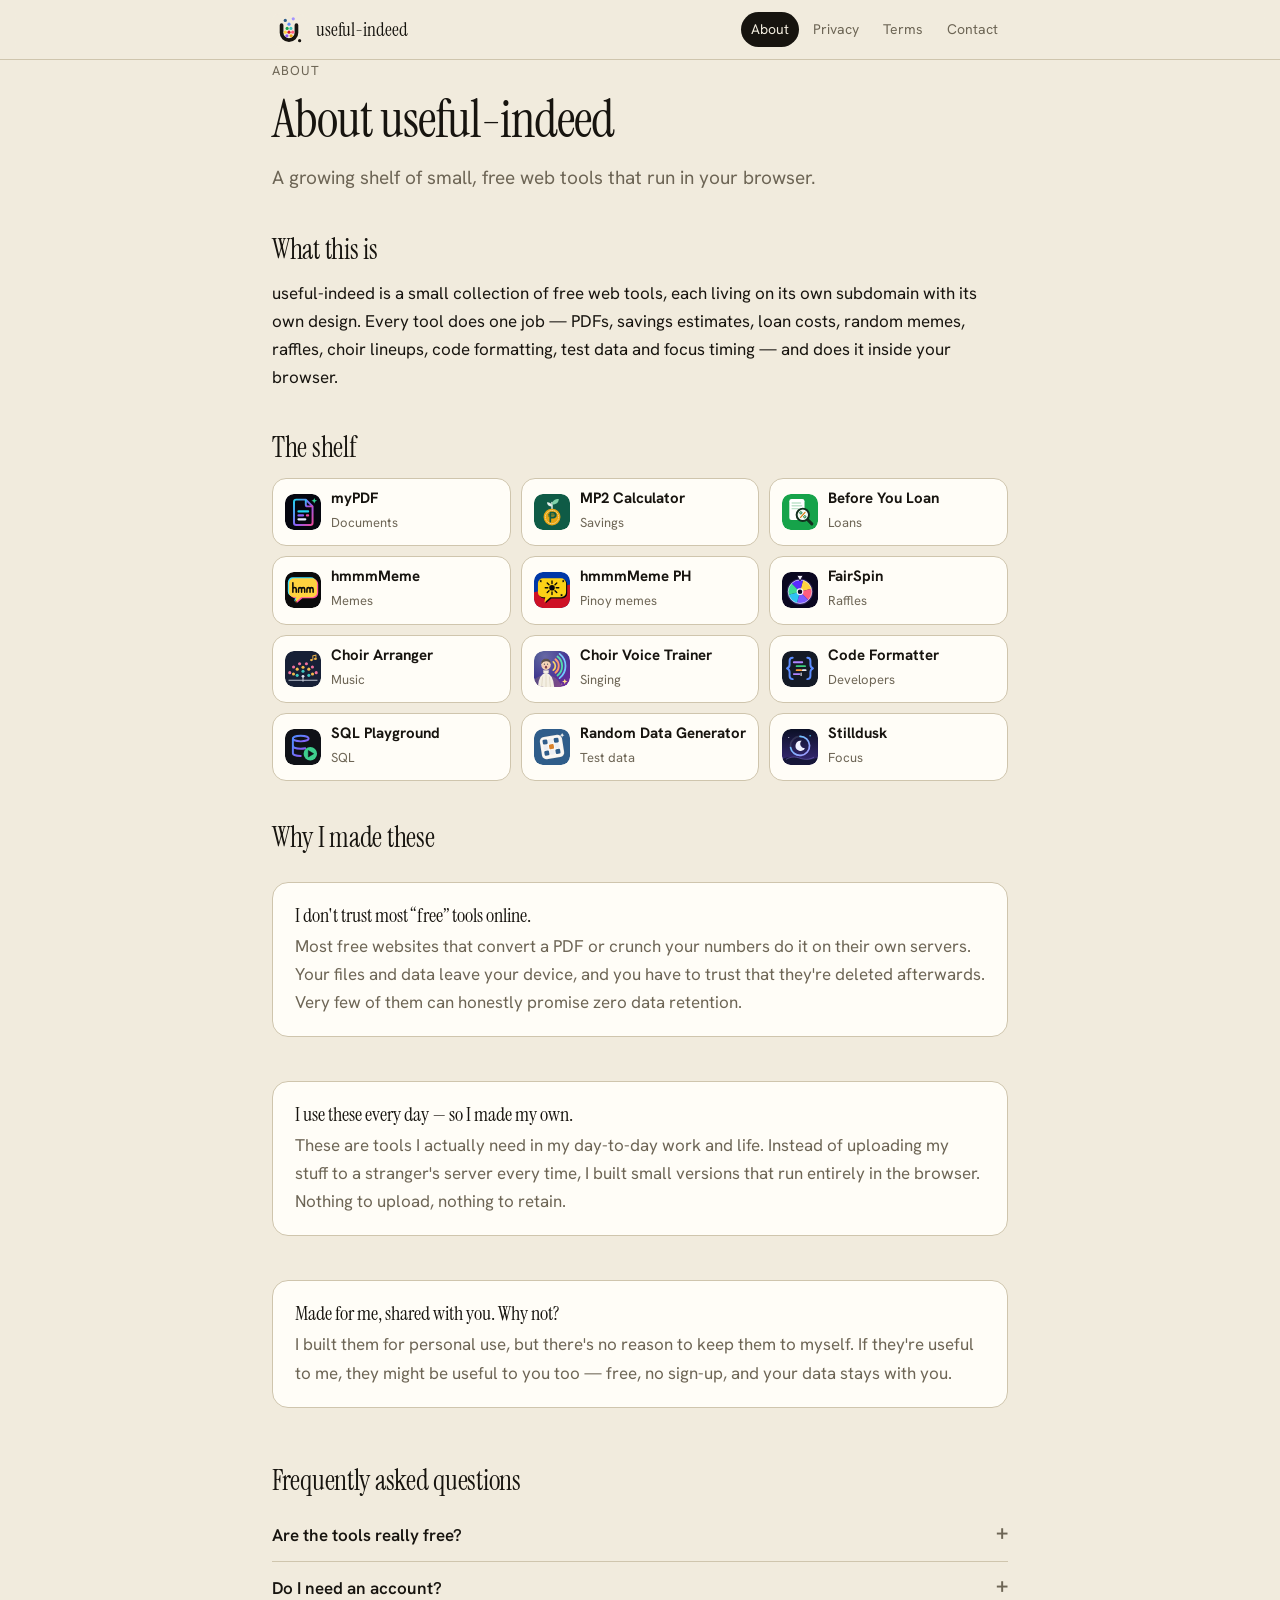
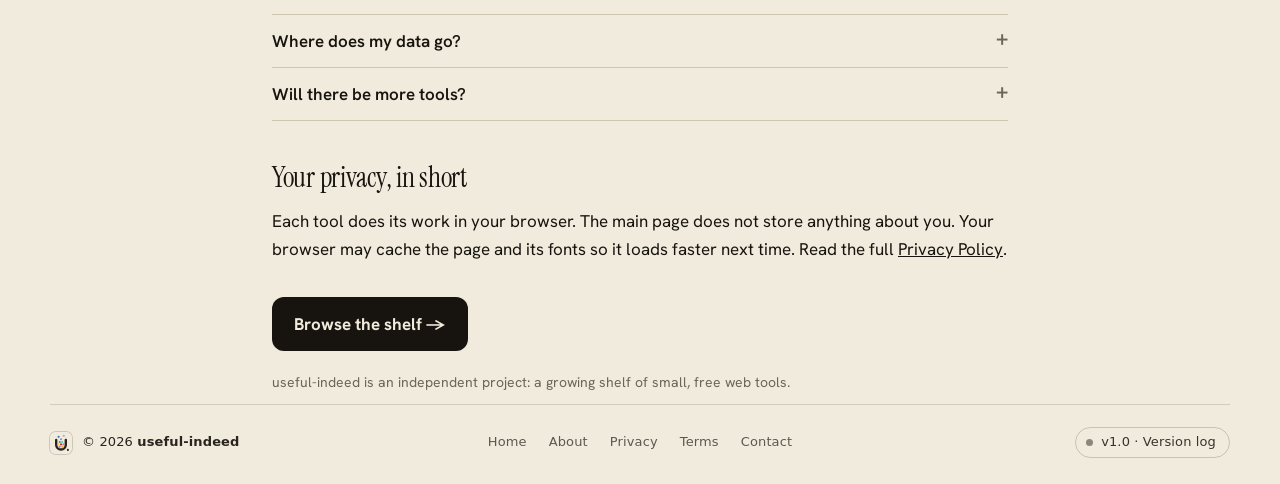
==== about.html @ dd8497d5 "Update useful-indeed.com" ====
<!DOCTYPE html>
<html lang="en">
<head>
<meta charset="UTF-8">
<meta name="viewport" content="width=device-width, initial-scale=1.0">
<title>About useful-indeed</title>
<meta name="description" content="A growing shelf of small, free web tools that run in your browser. Learn how it works, how to use it and why it was made.">
<link rel="canonical" href="https://useful-indeed.com/about.html">
<meta property="og:title" content="About useful-indeed">
<meta property="og:description" content="A growing shelf of small, free web tools that run in your browser. Learn how it works, how to use it and why it was made.">
<meta property="og:url" content="https://useful-indeed.com/about.html">
<meta property="og:type" content="website">
<link rel="icon" type="image/svg+xml" href="logos/useful-indeed.svg">
<link rel="apple-touch-icon" href="logos/useful-indeed.svg">
<link rel="preconnect" href="https://fonts.googleapis.com"><link rel="preconnect" href="https://fonts.gstatic.com" crossorigin><link href="https://fonts.googleapis.com/css2?family=Instrument+Serif:ital@0;1&family=Hanken+Grotesk:wght@400;600;700&display=swap" rel="stylesheet">
<link rel="stylesheet" href="useful-indeed/footer.css">
<script src="version-log.js"></script>
<style>
:root{--bg:#f1ebdd;--fg:#17140f;--muted:#6d6555;--acc:#17140f;--accfg:#f1ebdd;--card:#fffdf7;--line:#cfc5ad;--font:'Hanken Grotesk',system-ui,sans-serif;--head:'Instrument Serif',Georgia,serif}
*{box-sizing:border-box;margin:0;padding:0}
html{-webkit-text-size-adjust:100%}
body{background:var(--bg);color:var(--fg);font-family:var(--font);font-size:17px;line-height:1.65;overflow-x:clip}
a{color:inherit}
.wrap{max-width:780px;margin:0 auto;padding:0 22px}
.top{border-bottom:1px solid var(--line);position:sticky;top:0;background:color-mix(in srgb,var(--bg) 90%,transparent);backdrop-filter:blur(10px);-webkit-backdrop-filter:blur(10px);z-index:5}
.top .wrap{display:flex;align-items:center;justify-content:space-between;gap:14px;padding-top:12px;padding-bottom:12px;flex-wrap:wrap}
.brand{display:flex;align-items:center;gap:10px;text-decoration:none;font-family:var(--head);font-weight:400;font-size:19px;white-space:nowrap}
.brand img{width:34px;height:34px;border-radius:9px}
nav.links{display:flex;gap:4px;flex-wrap:wrap;font-size:14px}
nav.links a{text-decoration:none;padding:6px 10px;border-radius:99px;color:var(--muted)}
nav.links a:hover{color:var(--fg);background:var(--card)}
nav.links a[aria-current]{color:var(--accfg);background:var(--acc)}
main{padding:46px 0 30px}
.eyebrow{font-size:13px;letter-spacing:.08em;text-transform:uppercase;color:var(--muted);margin-bottom:10px}
h1{font-family:var(--head);font-weight:400;font-size:clamp(34px,7vw,52px);line-height:1.08;letter-spacing:-.02em}
.lead{font-size:19px;color:var(--muted);margin-top:14px;max-width:640px}
h2{font-family:var(--head);font-weight:400;font-size:clamp(22px,4.5vw,28px);line-height:1.2;margin:40px 0 12px;letter-spacing:-.01em}
h3{font-size:17px;margin:20px 0 6px}
p{margin:10px 0}
ul,ol{margin:10px 0 10px 22px}
li{margin:6px 0}
.card{background:var(--card);border:1px solid var(--line);border-radius:16px;padding:20px 22px;margin:16px 0}
.why{display:grid;gap:12px}
.why .card b{display:block;font-family:var(--head);font-weight:400;font-size:20px;line-height:1.25;margin-bottom:4px}
.why .card p{margin:0;color:var(--muted)}
details{border-bottom:1px solid var(--line);padding:12px 0}
details summary{cursor:pointer;font-weight:600;list-style:none;display:flex;justify-content:space-between;gap:12px}
details summary::-webkit-details-marker{display:none}
details summary::after{content:"+";color:var(--muted);font-size:22px;line-height:1;transition:transform .2s}
details[open] summary::after{transform:rotate(45deg)}
details p{color:var(--muted)}
.btn{display:inline-block;background:var(--acc);color:var(--accfg);text-decoration:none;font-weight:700;padding:13px 22px;border-radius:12px;margin-top:8px}
.btn:hover{filter:brightness(1.08)}
.muted{color:var(--muted)}
.cf label{display:block;font-size:14px;font-weight:600;margin:0 0 14px}
.cf input,.cf select,.cf textarea{display:block;width:100%;margin-top:6px;font:inherit;font-weight:400;font-size:16px;color:var(--fg);background:var(--bg);border:1px solid var(--line);border-radius:10px;padding:11px 12px}
.cf input:focus,.cf select:focus,.cf textarea:focus{outline:2px solid var(--acc);outline-offset:1px;border-color:transparent}
.cf textarea{resize:vertical;min-height:130px}
.cf-row{display:grid;grid-template-columns:1fr 1fr;gap:0 14px}
.cf-foot{display:flex;align-items:center;gap:14px;flex-wrap:wrap}
.cf .btn{border:0;cursor:pointer;font:inherit;font-weight:700;margin-top:0}
.cf .btn:disabled{opacity:.6;cursor:wait}
.cf-status{font-size:14px}.cf-status.ok{color:var(--acc);font-weight:600}.cf-status.err{color:#e5484d;font-weight:600}
@media (max-width:560px){.cf-row{grid-template-columns:1fr}}
.small{font-size:14px}
table{width:100%;border-collapse:collapse;font-size:15px;margin:10px 0}
td,th{text-align:left;padding:10px 8px;border-bottom:1px solid var(--line);vertical-align:top}
th{font-size:13px;color:var(--muted);text-transform:uppercase;letter-spacing:.05em}
.tools{display:grid;grid-template-columns:repeat(auto-fill,minmax(220px,1fr));gap:10px;margin:14px 0}
.tools a{display:flex;gap:10px;align-items:center;text-decoration:none;background:var(--card);border:1px solid var(--line);border-radius:14px;padding:10px 12px}
.tools img{width:36px;height:36px;border-radius:9px;flex:none}
.tools b{display:block;font-size:15px;line-height:1.2}
.tools span{font-size:13px;color:var(--muted)}
@media (max-width:560px){body{font-size:16px} main{padding-top:32px} nav.links{width:100%} nav.links a{padding:6px 9px}}
</style>
</head>
<body>
<header class="top"><div class="wrap">
  <a class="brand" href="./"><img src="logos/useful-indeed.svg" alt="">useful-indeed</a>
  <nav class="links" aria-label="Site"><a href="about.html" aria-current="page">About</a><a href="privacy.html">Privacy</a><a href="terms.html">Terms</a><a href="contact.html">Contact</a></nav>
</div></header>
<main class="wrap">
<div class="eyebrow">About</div><h1>About useful-indeed</h1><p class="lead">A growing shelf of small, free web tools that run in your browser.</p><h2>What this is</h2><p>useful-indeed is a small collection of free web tools, each living on its own subdomain with its own design. Every tool does one job — PDFs, savings estimates, loan costs, random memes, raffles, choir lineups, code formatting, test data and focus timing — and does it inside your browser.</p><h2>The shelf</h2><div class="tools"><a href="https://mypdf.useful-indeed.com"><img src="logos/mypdf.svg" alt=""><div><b>myPDF</b><span>Documents</span></div></a><a href="https://mp2calculator.useful-indeed.com"><img src="logos/mp2calculator.svg" alt=""><div><b>MP2 Calculator</b><span>Savings</span></div></a><a href="https://beforeyouloan.useful-indeed.com"><img src="logos/beforeyouloan.svg" alt=""><div><b>Before You Loan</b><span>Loans</span></div></a><a href="https://hmmmeme.useful-indeed.com"><img src="logos/hmmmeme.svg" alt=""><div><b>hmmmMeme</b><span>Memes</span></div></a><a href="https://hmmmeme-ph.useful-indeed.com"><img src="logos/hmmmeme-ph.svg" alt=""><div><b>hmmmMeme PH</b><span>Pinoy memes</span></div></a><a href="https://fairspin.useful-indeed.com"><img src="logos/fairspin.svg" alt=""><div><b>FairSpin</b><span>Raffles</span></div></a><a href="https://choirarranger.useful-indeed.com"><img src="logos/choirarranger.svg" alt=""><div><b>Choir Arranger</b><span>Music</span></div></a><a href="https://choirtrainer.useful-indeed.com"><img src="logos/choirtrainer.svg" alt=""><div><b>Choir Voice Trainer</b><span>Singing</span></div></a><a href="https://codeformatter.useful-indeed.com"><img src="logos/codeformatter.svg" alt=""><div><b>Code Formatter</b><span>Developers</span></div></a><a href="https://sqlplayground.useful-indeed.com"><img src="logos/sqlplayground.svg" alt=""><div><b>SQL Playground</b><span>SQL</span></div></a><a href="https://randomdata.useful-indeed.com"><img src="logos/randomdata.svg" alt=""><div><b>Random Data Generator</b><span>Test data</span></div></a><a href="https://stilldusk.useful-indeed.com"><img src="logos/stilldusk.svg" alt=""><div><b>Stilldusk</b><span>Focus</span></div></a></div><h2>Why I made these</h2><div class="why"><div class="card"><b>I don&#x27;t trust most “free” tools online.</b><p>Most free websites that convert a PDF or crunch your numbers do it on their own servers. Your files and data leave your device, and you have to trust that they&#x27;re deleted afterwards. Very few of them can honestly promise zero data retention.</p></div><div class="card"><b>I use these every day — so I made my own.</b><p>These are tools I actually need in my day-to-day work and life. Instead of uploading my stuff to a stranger&#x27;s server every time, I built small versions that run entirely in the browser. Nothing to upload, nothing to retain.</p></div><div class="card"><b>Made for me, shared with you. Why not?</b><p>I built them for personal use, but there&#x27;s no reason to keep them to myself. If they&#x27;re useful to me, they might be useful to you too — free, no sign-up, and your data stays with you.</p></div></div><h2>Frequently asked questions</h2><details><summary>Are the tools really free?</summary><p>Yes. There are no paywalls, trials or premium plans. The site may show ads to help cover costs, but every tool stays free to use.</p></details><details><summary>Do I need an account?</summary><p>No. None of the tools ask you to sign up or log in.</p></details><details><summary>Where does my data go?</summary><p>In almost every case, nowhere. The tools do their work with JavaScript inside your browser tab. Files you open are read on your device and are not uploaded. Each tool&#x27;s privacy page lists the few exceptions, such as loading memes from a public meme service.</p></details><details><summary>Will there be more tools?</summary><p>Yes. The shelf grows whenever a small problem deserves a small tool.</p></details><h2>Your privacy, in short</h2><p>Each tool does its work in your browser. The main page does not store anything about you. Your browser may cache the page and its fonts so it loads faster next time. Read the full <a href="privacy.html">Privacy Policy</a>.</p><p style="margin-top:26px"><a class="btn" href="./">Browse the shelf →</a></p><p class="muted small" style="margin-top:20px">useful-indeed is an independent project: a growing shelf of small, free web tools.</p>
</main>
<footer class="ui-foot">
  <div class="ui-foot-in">
    <a class="ui-foot-brand" href="https://useful-indeed.com" title="More small, free tools on useful-indeed"><img src="useful-indeed/logo.svg" alt="useful-indeed logo" width="22" height="22"><span>© <span data-ui-year>2026</span> <b>useful-indeed</b></span></a>
    <nav class="ui-foot-nav" aria-label="Site"><a href="./">Home</a><a href="about.html">About</a><a href="privacy.html">Privacy</a><a href="terms.html">Terms</a><a href="contact.html">Contact</a></nav>
    <button type="button" class="ui-foot-ver" data-ui-ver>v1.0 · Version log</button>
  </div>
</footer>
<script src="useful-indeed/badge.js" defer></script>
</body>
</html>
---- useful-indeed/footer.css ----
/* useful-indeed — shared footer (same on every tool). Master copy: /shared/useful-indeed/footer.css */
.ui-foot{display:block;width:100%;box-sizing:border-box;margin:0;padding:0 24px;clear:both;position:relative;z-index:2;
  color:inherit;background:transparent;text-align:left;
  font:500 13px/1.45 system-ui,-apple-system,"Segoe UI",Roboto,"Helvetica Neue",Arial,sans-serif;letter-spacing:.01em;text-transform:none}
.ui-foot *{box-sizing:border-box}
.ui-foot-in{max-width:1180px;margin:0 auto;padding:22px 0 26px;display:grid;grid-template-columns:1fr auto 1fr;align-items:center;gap:14px 28px;
  border-top:1px solid color-mix(in srgb,currentColor 14%,transparent)}
.ui-foot a,.ui-foot button{color:inherit;font:inherit;letter-spacing:inherit;text-decoration:none;background:none;margin:0;box-shadow:none}
.ui-foot-brand{display:inline-flex;align-items:center;gap:10px;justify-self:start;opacity:.92;white-space:nowrap}
.ui-foot-brand img{width:22px;height:22px;border-radius:6px;display:block;flex:none;box-shadow:0 0 0 1px color-mix(in srgb,currentColor 18%,transparent);transition:transform .35s cubic-bezier(.3,1.6,.5,1)}
.ui-foot-brand:hover img{transform:rotate(-10deg) scale(1.1)}
.ui-foot-brand b{font-weight:600}
.ui-foot-nav{display:flex!important;position:static!important;background:none!important;padding:0!important;margin:0!important;border:0!important;flex-wrap:wrap;justify-content:center;gap:4px 22px}
.ui-foot-nav a{opacity:.68;transition:opacity .2s;padding:0!important;margin:0!important;border:0!important;background:none!important;border-radius:0!important;width:auto!important;height:auto!important;display:inline!important;font-size:13px!important;font-weight:500!important}
.ui-foot-nav a:hover{opacity:1;text-decoration:underline;text-underline-offset:3px}
.ui-foot-ver{justify-self:end;display:inline-flex;align-items:center;gap:8px;cursor:pointer;white-space:nowrap;
  border:1px solid color-mix(in srgb,currentColor 22%,transparent)!important;border-radius:999px;padding:5px 13px 5px 10px;opacity:.85;transition:opacity .2s,border-color .2s}
.ui-foot-ver::before{content:"";width:7px;height:7px;border-radius:50%;background:currentColor;opacity:.55}
.ui-foot-ver:hover{opacity:1;border-color:currentColor!important}
.ui-foot-ver:focus-visible,.ui-foot a:focus-visible{outline:2px solid currentColor;outline-offset:3px;border-radius:6px}
@media (max-width:720px){
  .ui-foot{padding:0 18px}
  .ui-foot-in{grid-template-columns:1fr;justify-items:center;text-align:center;gap:14px;padding:20px 0 24px}
  .ui-foot-brand,.ui-foot-ver{justify-self:center}
}

/* Floating variant — for full-screen tools (e.g. Stilldusk): the footer opens from a small button, bottom-right */
.ui-foot.ui-foot--float{position:fixed!important;right:16px;bottom:66px;width:auto;max-width:calc(100vw - 32px);padding:0;z-index:60;
  opacity:0;visibility:hidden;transform:translateY(8px) scale(.98);transform-origin:bottom right;transition:opacity .2s,transform .2s,visibility .2s}
.ui-foot.ui-foot--float.ui-open{opacity:1;visibility:visible;transform:none}
.ui-foot--float .ui-foot-in{display:flex;flex-direction:column;align-items:flex-start;gap:14px;padding:18px 20px;border-radius:16px;
  border:1px solid color-mix(in srgb,currentColor 18%,transparent);background:var(--ui-panel,rgba(20,20,28,.88));
  backdrop-filter:blur(14px);-webkit-backdrop-filter:blur(14px);box-shadow:0 20px 50px rgba(0,0,0,.35);text-align:left}
.ui-foot--float .ui-foot-nav{justify-content:flex-start;gap:6px 18px}
.ui-foot-toggle{position:fixed;right:16px;bottom:16px;z-index:61;width:40px;height:40px;padding:7px;border-radius:12px;cursor:pointer;color:inherit;
  border:1px solid color-mix(in srgb,currentColor 22%,transparent);background:var(--ui-panel,rgba(20,20,28,.6));
  backdrop-filter:blur(10px);-webkit-backdrop-filter:blur(10px);opacity:.75;transition:opacity .2s,transform .2s}
.ui-foot-toggle:hover,.ui-foot-toggle[aria-expanded="true"]{opacity:1;transform:translateY(-1px)}
.ui-foot-toggle img{width:100%;height:100%;display:block;border-radius:6px}
@media (max-width:720px){.ui-foot.ui-foot--float{right:12px;bottom:62px}.ui-foot-toggle{right:12px;bottom:12px}}
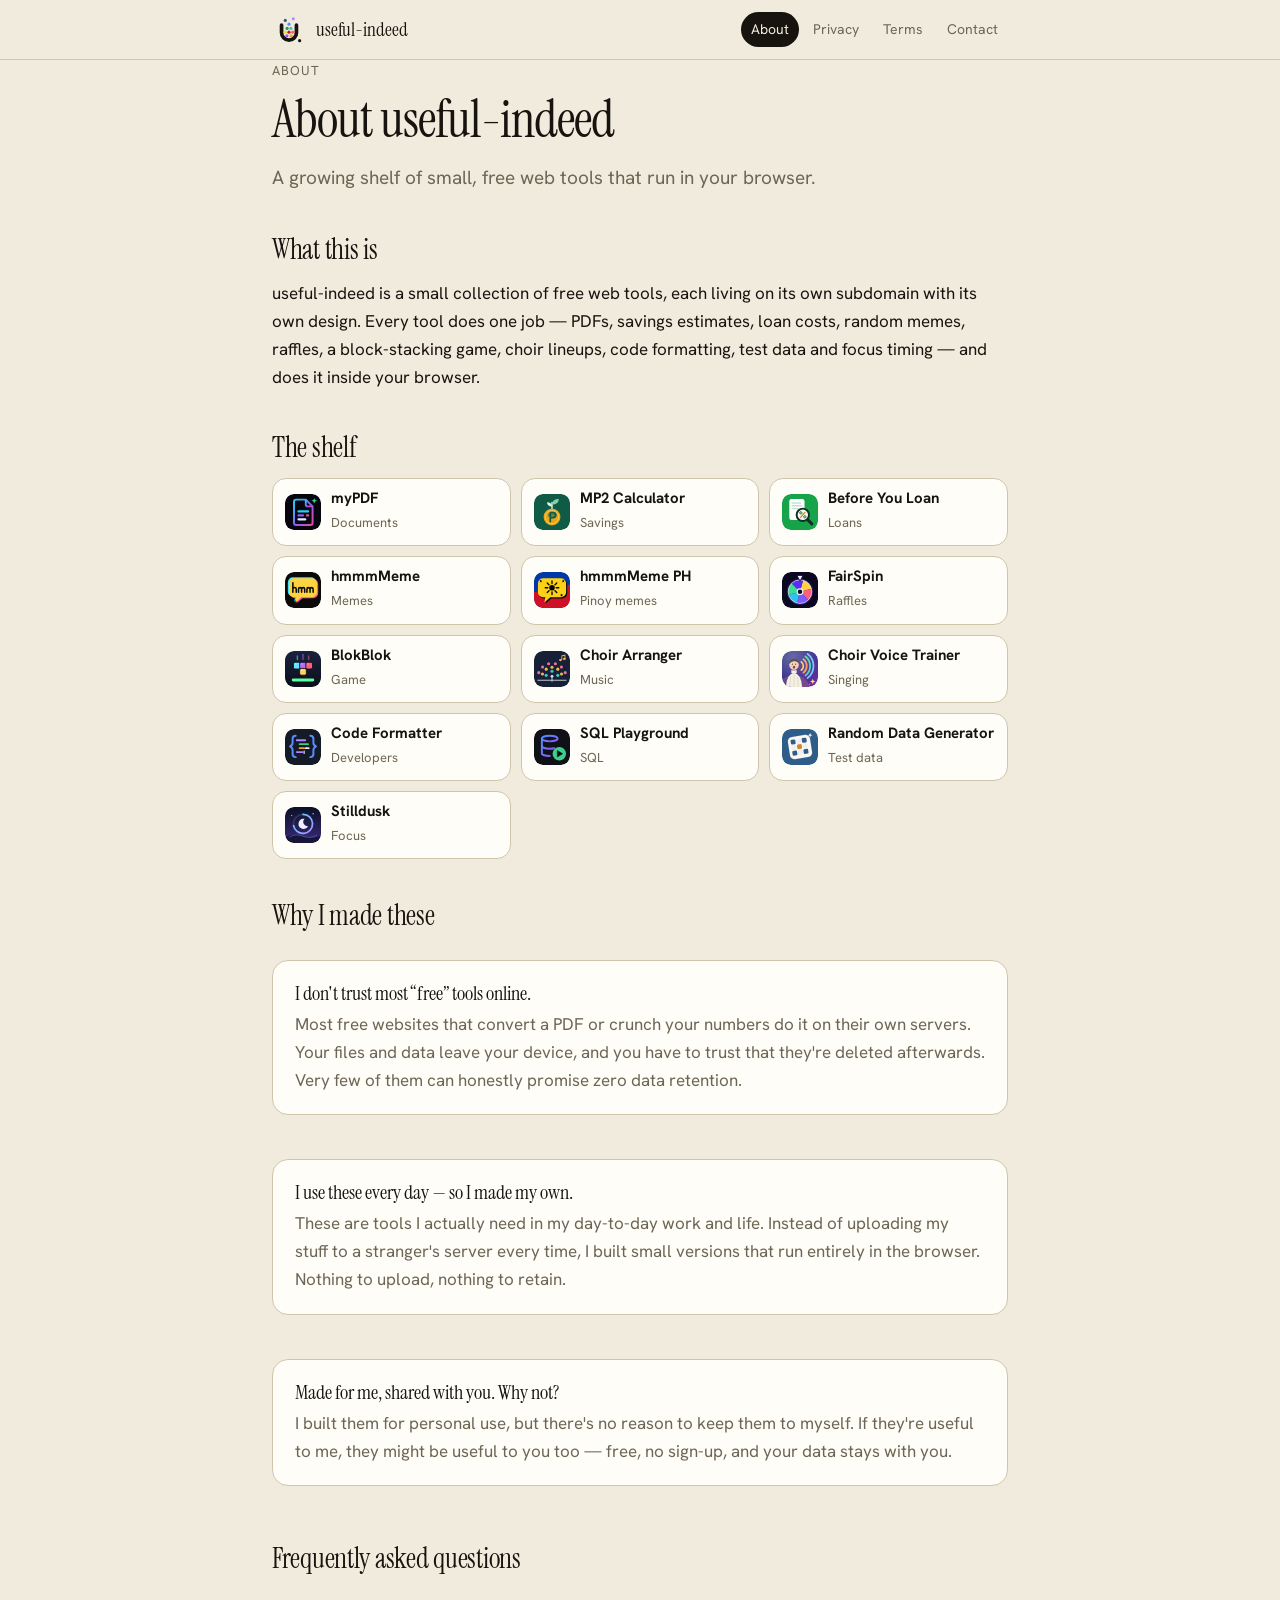
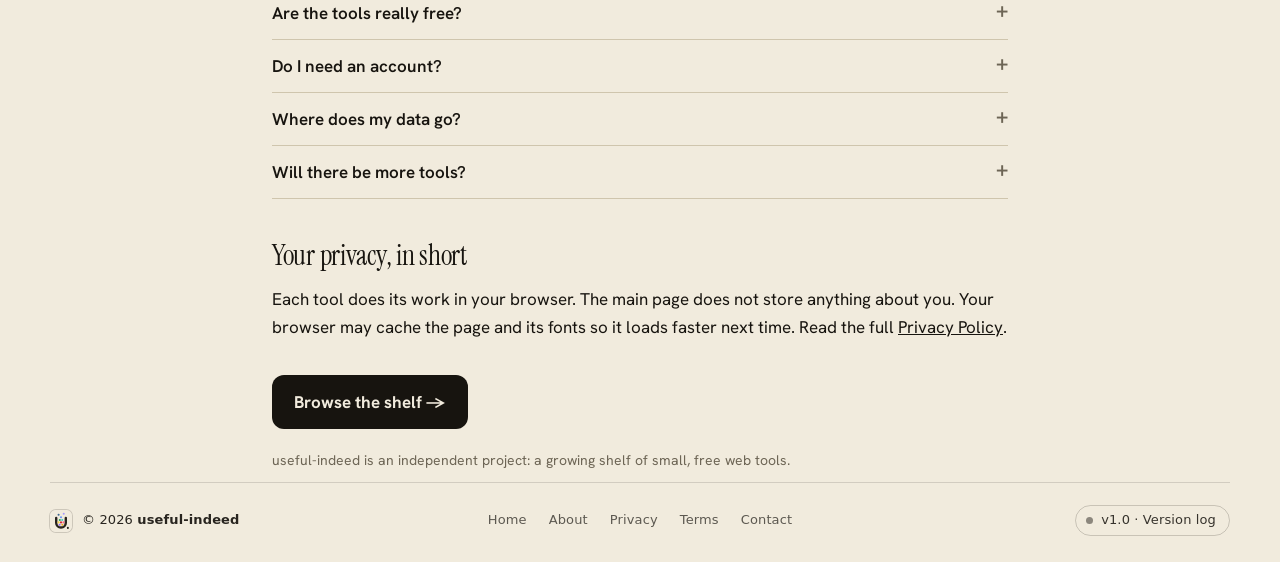
==== commit c5fa0060: "Update useful-indeed.com" ====
--- a/about.html
+++ b/about.html
@@ -80,7 +80,7 @@
   <nav class="links" aria-label="Site"><a href="about.html" aria-current="page">About</a><a href="privacy.html">Privacy</a><a href="terms.html">Terms</a><a href="contact.html">Contact</a></nav>
 </div></header>
 <main class="wrap">
-<div class="eyebrow">About</div><h1>About useful-indeed</h1><p class="lead">A growing shelf of small, free web tools that run in your browser.</p><h2>What this is</h2><p>useful-indeed is a small collection of free web tools, each living on its own subdomain with its own design. Every tool does one job — PDFs, savings estimates, loan costs, random memes, raffles, choir lineups, code formatting, test data and focus timing — and does it inside your browser.</p><h2>The shelf</h2><div class="tools"><a href="https://mypdf.useful-indeed.com"><img src="logos/mypdf.svg" alt=""><div><b>myPDF</b><span>Documents</span></div></a><a href="https://mp2calculator.useful-indeed.com"><img src="logos/mp2calculator.svg" alt=""><div><b>MP2 Calculator</b><span>Savings</span></div></a><a href="https://beforeyouloan.useful-indeed.com"><img src="logos/beforeyouloan.svg" alt=""><div><b>Before You Loan</b><span>Loans</span></div></a><a href="https://hmmmeme.useful-indeed.com"><img src="logos/hmmmeme.svg" alt=""><div><b>hmmmMeme</b><span>Memes</span></div></a><a href="https://hmmmeme-ph.useful-indeed.com"><img src="logos/hmmmeme-ph.svg" alt=""><div><b>hmmmMeme PH</b><span>Pinoy memes</span></div></a><a href="https://fairspin.useful-indeed.com"><img src="logos/fairspin.svg" alt=""><div><b>FairSpin</b><span>Raffles</span></div></a><a href="https://choirarranger.useful-indeed.com"><img src="logos/choirarranger.svg" alt=""><div><b>Choir Arranger</b><span>Music</span></div></a><a href="https://choirtrainer.useful-indeed.com"><img src="logos/choirtrainer.svg" alt=""><div><b>Choir Voice Trainer</b><span>Singing</span></div></a><a href="https://codeformatter.useful-indeed.com"><img src="logos/codeformatter.svg" alt=""><div><b>Code Formatter</b><span>Developers</span></div></a><a href="https://sqlplayground.useful-indeed.com"><img src="logos/sqlplayground.svg" alt=""><div><b>SQL Playground</b><span>SQL</span></div></a><a href="https://randomdata.useful-indeed.com"><img src="logos/randomdata.svg" alt=""><div><b>Random Data Generator</b><span>Test data</span></div></a><a href="https://stilldusk.useful-indeed.com"><img src="logos/stilldusk.svg" alt=""><div><b>Stilldusk</b><span>Focus</span></div></a></div><h2>Why I made these</h2><div class="why"><div class="card"><b>I don&#x27;t trust most “free” tools online.</b><p>Most free websites that convert a PDF or crunch your numbers do it on their own servers. Your files and data leave your device, and you have to trust that they&#x27;re deleted afterwards. Very few of them can honestly promise zero data retention.</p></div><div class="card"><b>I use these every day — so I made my own.</b><p>These are tools I actually need in my day-to-day work and life. Instead of uploading my stuff to a stranger&#x27;s server every time, I built small versions that run entirely in the browser. Nothing to upload, nothing to retain.</p></div><div class="card"><b>Made for me, shared with you. Why not?</b><p>I built them for personal use, but there&#x27;s no reason to keep them to myself. If they&#x27;re useful to me, they might be useful to you too — free, no sign-up, and your data stays with you.</p></div></div><h2>Frequently asked questions</h2><details><summary>Are the tools really free?</summary><p>Yes. There are no paywalls, trials or premium plans. The site may show ads to help cover costs, but every tool stays free to use.</p></details><details><summary>Do I need an account?</summary><p>No. None of the tools ask you to sign up or log in.</p></details><details><summary>Where does my data go?</summary><p>In almost every case, nowhere. The tools do their work with JavaScript inside your browser tab. Files you open are read on your device and are not uploaded. Each tool&#x27;s privacy page lists the few exceptions, such as loading memes from a public meme service.</p></details><details><summary>Will there be more tools?</summary><p>Yes. The shelf grows whenever a small problem deserves a small tool.</p></details><h2>Your privacy, in short</h2><p>Each tool does its work in your browser. The main page does not store anything about you. Your browser may cache the page and its fonts so it loads faster next time. Read the full <a href="privacy.html">Privacy Policy</a>.</p><p style="margin-top:26px"><a class="btn" href="./">Browse the shelf →</a></p><p class="muted small" style="margin-top:20px">useful-indeed is an independent project: a growing shelf of small, free web tools.</p>
+<div class="eyebrow">About</div><h1>About useful-indeed</h1><p class="lead">A growing shelf of small, free web tools that run in your browser.</p><h2>What this is</h2><p>useful-indeed is a small collection of free web tools, each living on its own subdomain with its own design. Every tool does one job — PDFs, savings estimates, loan costs, random memes, raffles, a block-stacking game, choir lineups, code formatting, test data and focus timing — and does it inside your browser.</p><h2>The shelf</h2><div class="tools"><a href="https://mypdf.useful-indeed.com"><img src="logos/mypdf.svg" alt=""><div><b>myPDF</b><span>Documents</span></div></a><a href="https://mp2calculator.useful-indeed.com"><img src="logos/mp2calculator.svg" alt=""><div><b>MP2 Calculator</b><span>Savings</span></div></a><a href="https://beforeyouloan.useful-indeed.com"><img src="logos/beforeyouloan.svg" alt=""><div><b>Before You Loan</b><span>Loans</span></div></a><a href="https://hmmmeme.useful-indeed.com"><img src="logos/hmmmeme.svg" alt=""><div><b>hmmmMeme</b><span>Memes</span></div></a><a href="https://hmmmeme-ph.useful-indeed.com"><img src="logos/hmmmeme-ph.svg" alt=""><div><b>hmmmMeme PH</b><span>Pinoy memes</span></div></a><a href="https://fairspin.useful-indeed.com"><img src="logos/fairspin.svg" alt=""><div><b>FairSpin</b><span>Raffles</span></div></a><a href="https://blokblok.useful-indeed.com"><img src="logos/blokblok.svg" alt=""><div><b>BlokBlok</b><span>Game</span></div></a><a href="https://choirarranger.useful-indeed.com"><img src="logos/choirarranger.svg" alt=""><div><b>Choir Arranger</b><span>Music</span></div></a><a href="https://choirtrainer.useful-indeed.com"><img src="logos/choirtrainer.svg" alt=""><div><b>Choir Voice Trainer</b><span>Singing</span></div></a><a href="https://codeformatter.useful-indeed.com"><img src="logos/codeformatter.svg" alt=""><div><b>Code Formatter</b><span>Developers</span></div></a><a href="https://sqlplayground.useful-indeed.com"><img src="logos/sqlplayground.svg" alt=""><div><b>SQL Playground</b><span>SQL</span></div></a><a href="https://randomdata.useful-indeed.com"><img src="logos/randomdata.svg" alt=""><div><b>Random Data Generator</b><span>Test data</span></div></a><a href="https://stilldusk.useful-indeed.com"><img src="logos/stilldusk.svg" alt=""><div><b>Stilldusk</b><span>Focus</span></div></a></div><h2>Why I made these</h2><div class="why"><div class="card"><b>I don&#x27;t trust most “free” tools online.</b><p>Most free websites that convert a PDF or crunch your numbers do it on their own servers. Your files and data leave your device, and you have to trust that they&#x27;re deleted afterwards. Very few of them can honestly promise zero data retention.</p></div><div class="card"><b>I use these every day — so I made my own.</b><p>These are tools I actually need in my day-to-day work and life. Instead of uploading my stuff to a stranger&#x27;s server every time, I built small versions that run entirely in the browser. Nothing to upload, nothing to retain.</p></div><div class="card"><b>Made for me, shared with you. Why not?</b><p>I built them for personal use, but there&#x27;s no reason to keep them to myself. If they&#x27;re useful to me, they might be useful to you too — free, no sign-up, and your data stays with you.</p></div></div><h2>Frequently asked questions</h2><details><summary>Are the tools really free?</summary><p>Yes. There are no paywalls, trials or premium plans. The site may show ads to help cover costs, but every tool stays free to use.</p></details><details><summary>Do I need an account?</summary><p>No. None of the tools ask you to sign up or log in.</p></details><details><summary>Where does my data go?</summary><p>In almost every case, nowhere. The tools do their work with JavaScript inside your browser tab. Files you open are read on your device and are not uploaded. Each tool&#x27;s privacy page lists the few exceptions, such as loading memes from a public meme service.</p></details><details><summary>Will there be more tools?</summary><p>Yes. The shelf grows whenever a small problem deserves a small tool.</p></details><h2>Your privacy, in short</h2><p>Each tool does its work in your browser. The main page does not store anything about you. Your browser may cache the page and its fonts so it loads faster next time. Read the full <a href="privacy.html">Privacy Policy</a>.</p><p style="margin-top:26px"><a class="btn" href="./">Browse the shelf →</a></p><p class="muted small" style="margin-top:20px">useful-indeed is an independent project: a growing shelf of small, free web tools.</p>
 </main>
 <footer class="ui-foot">
   <div class="ui-foot-in">
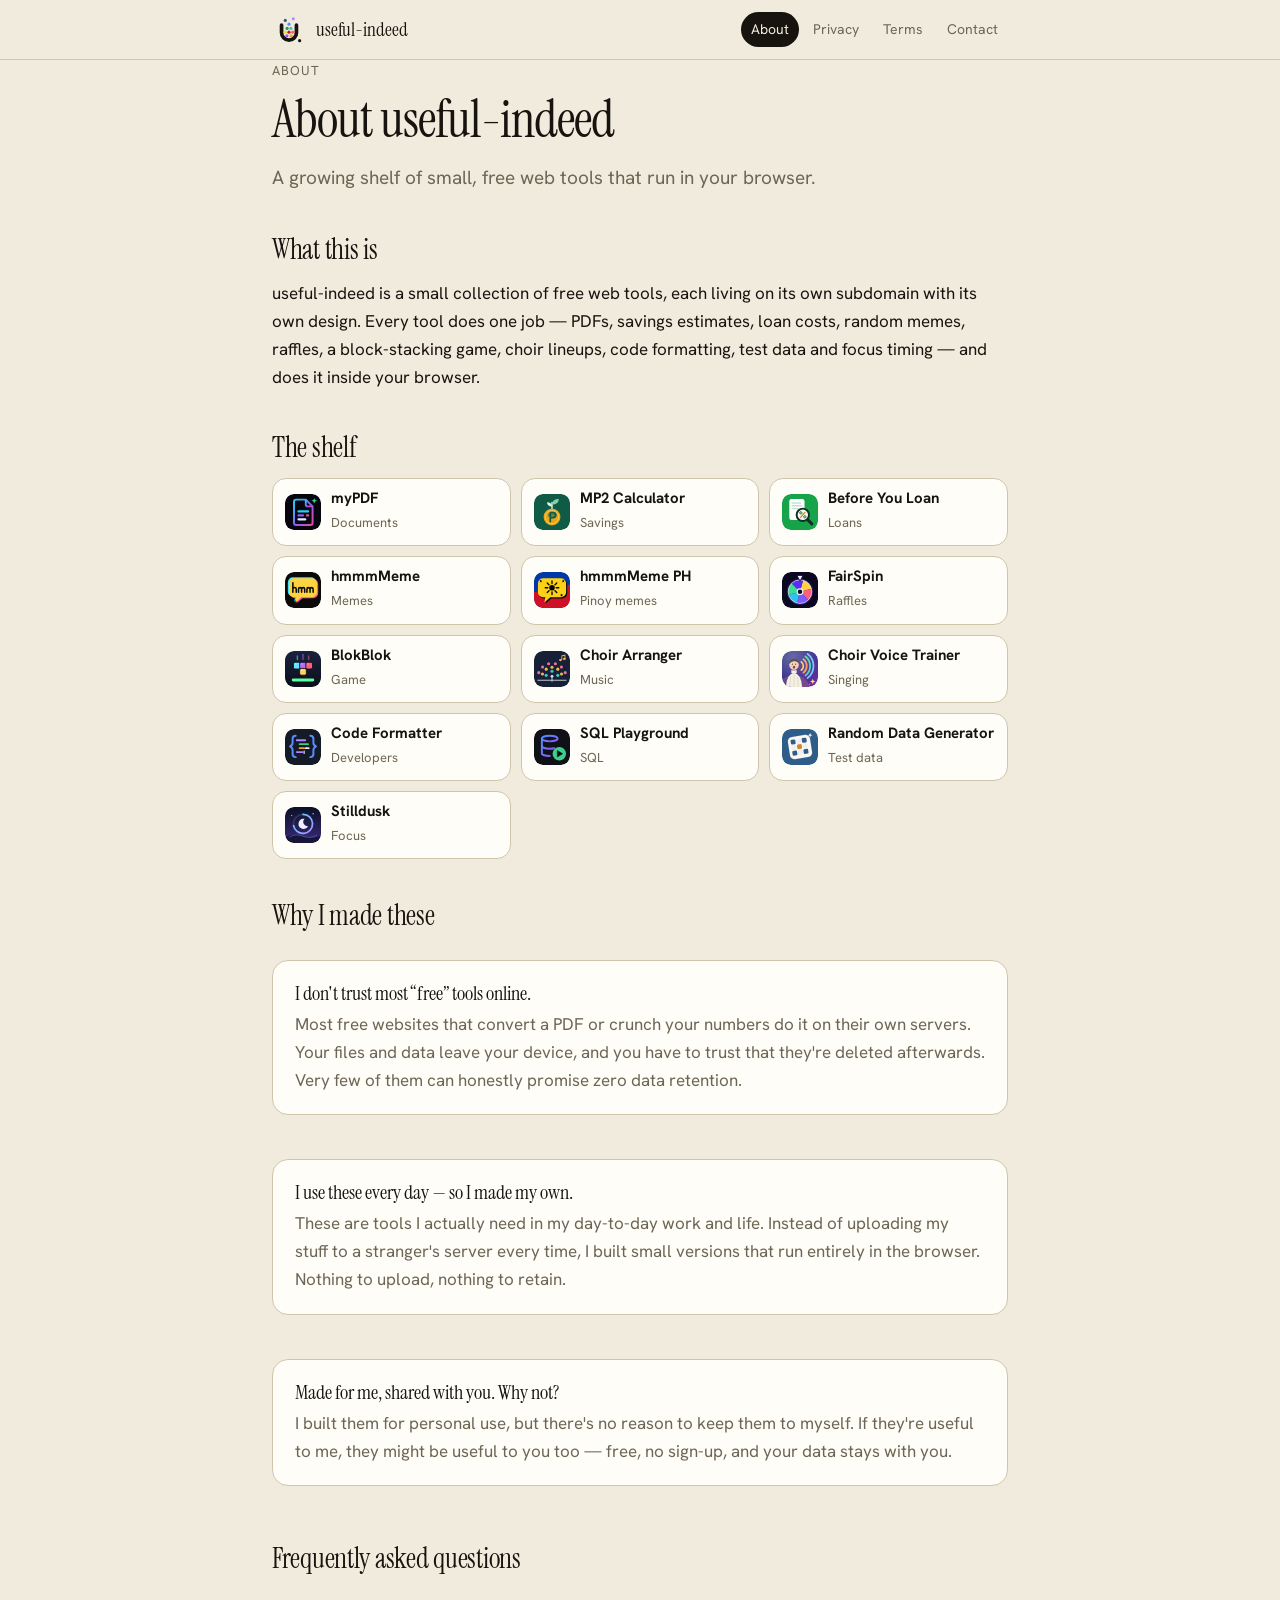
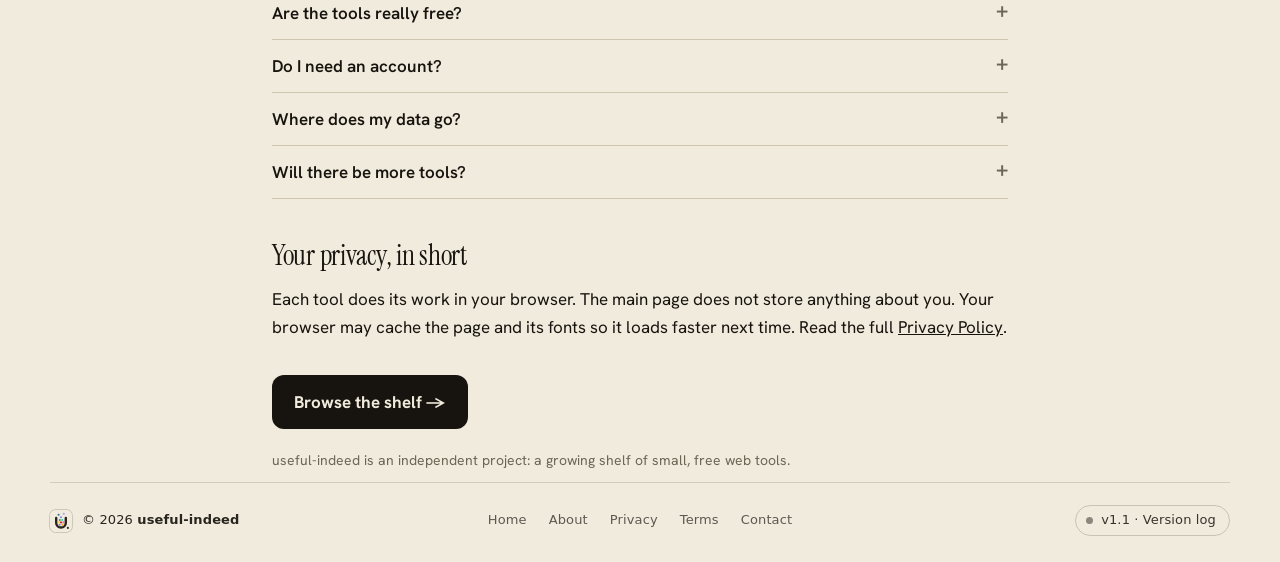
==== commit be5a0157: "Update useful-indeed.com" ====
--- a/about.html
+++ b/about.html
@@ -73,6 +73,8 @@
 .tools span{font-size:13px;color:var(--muted)}
 @media (max-width:560px){body{font-size:16px} main{padding-top:32px} nav.links{width:100%} nav.links a{padding:6px 9px}}
 </style>
+<script async src="https://pagead2.googlesyndication.com/pagead/js/adsbygoogle.js?client=ca-pub-4427223480429053"
+     crossorigin="anonymous"></script>
 </head>
 <body>
 <header class="top"><div class="wrap">
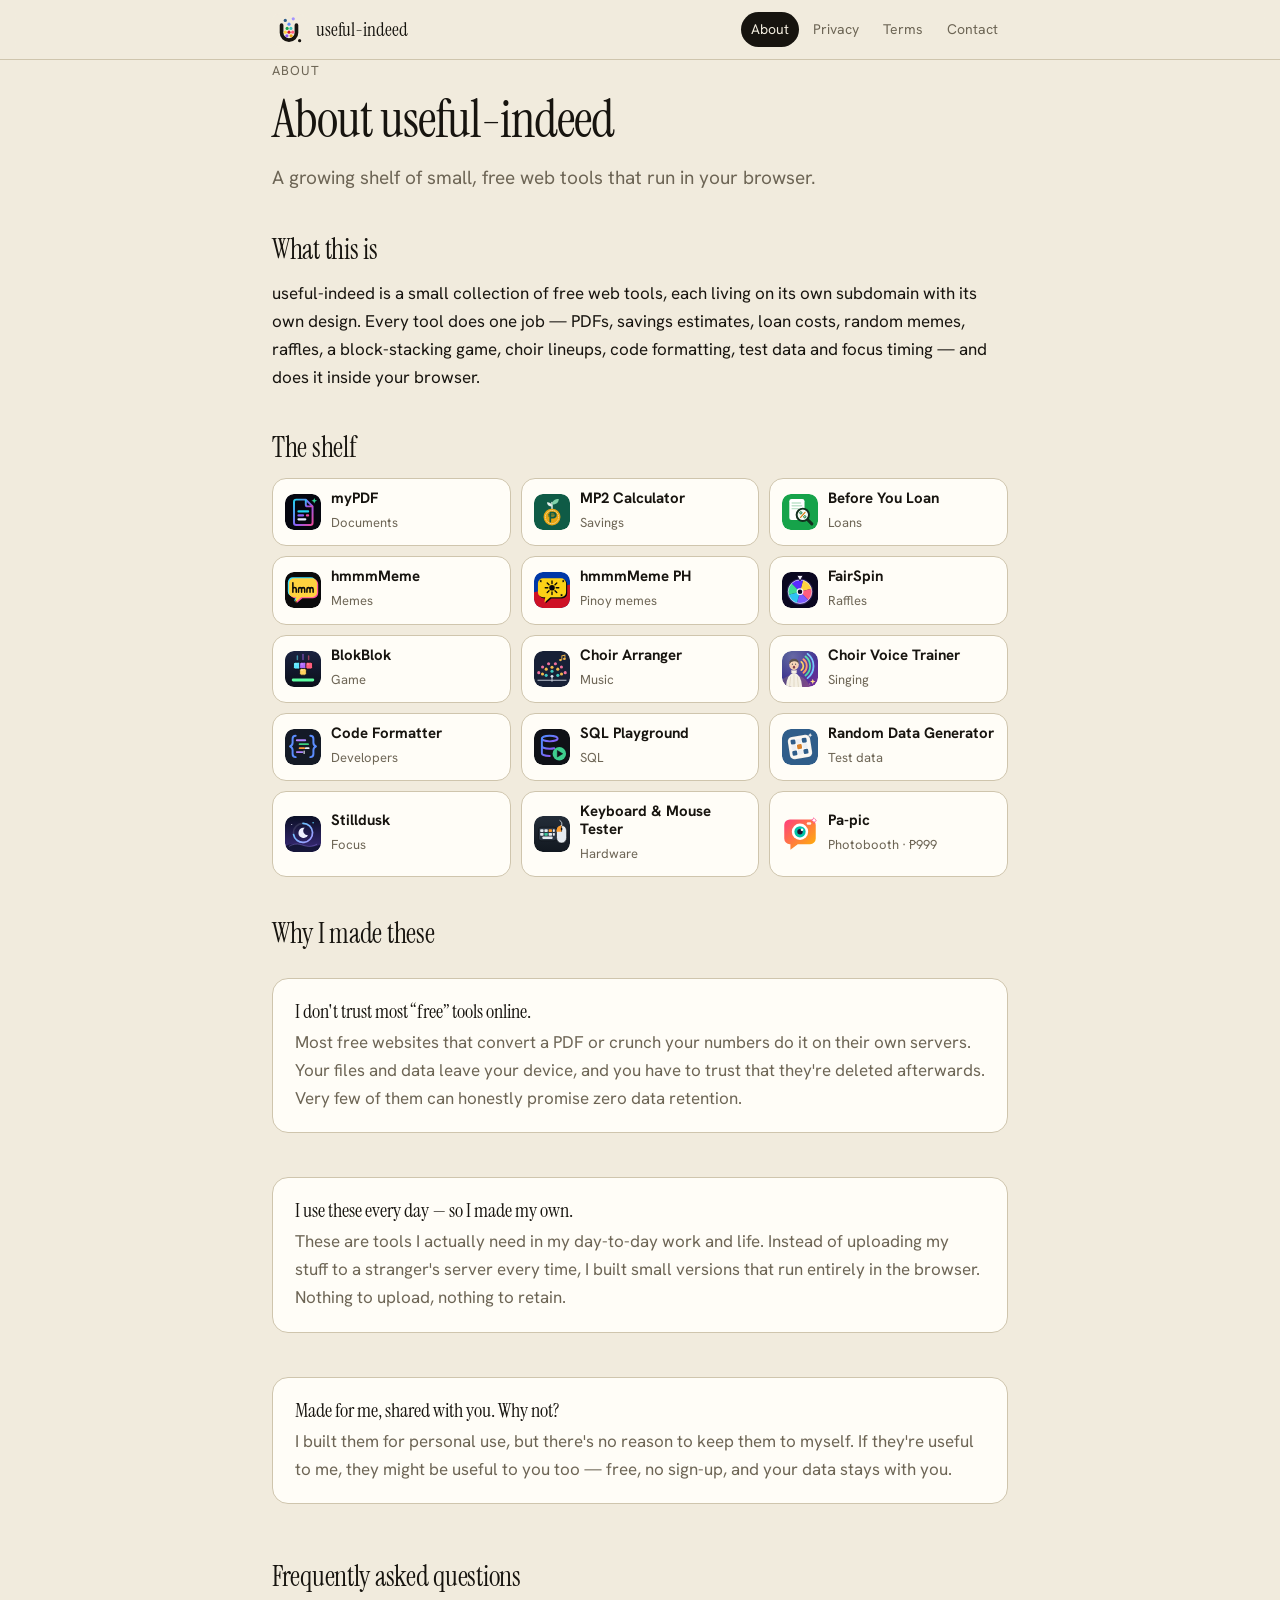
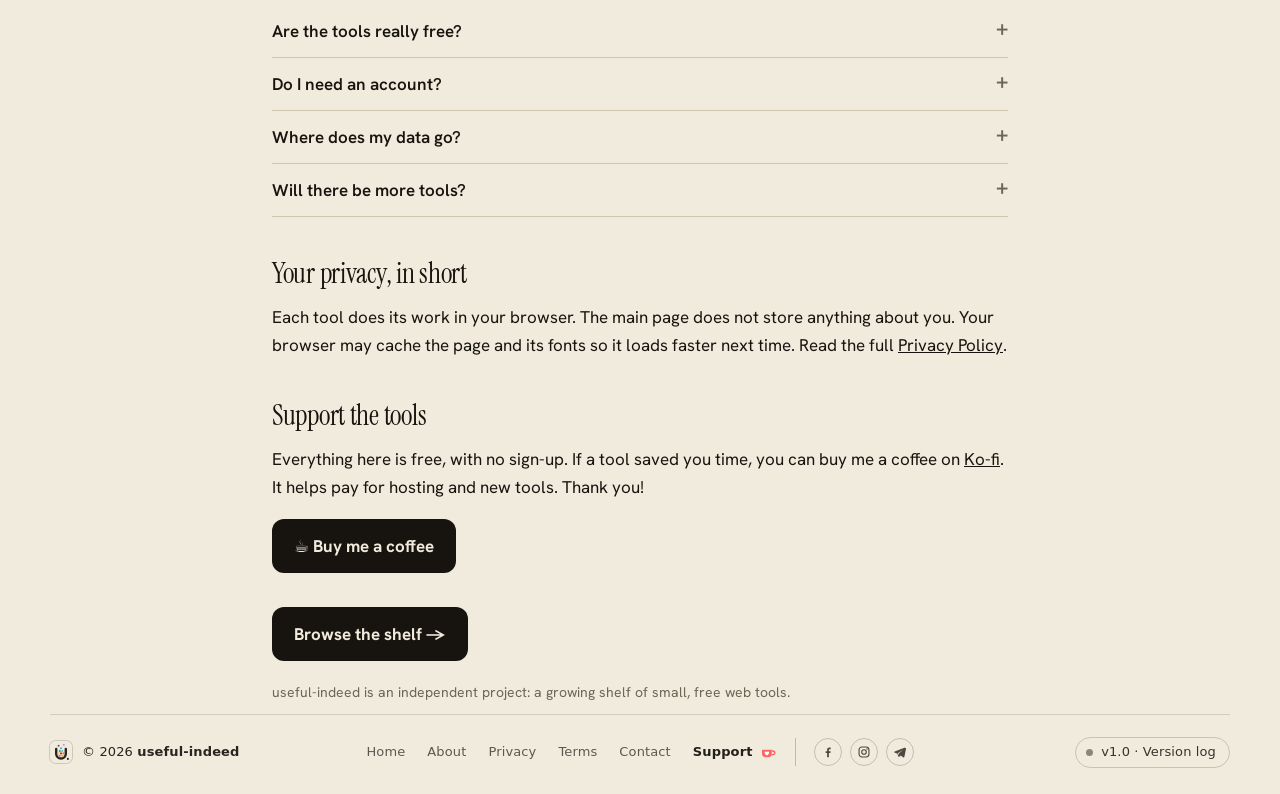
==== commit 5b77f50b: "Update useful-indeed.com" ====
--- a/about.html
+++ b/about.html
@@ -82,7 +82,7 @@
   <nav class="links" aria-label="Site"><a href="about.html" aria-current="page">About</a><a href="privacy.html">Privacy</a><a href="terms.html">Terms</a><a href="contact.html">Contact</a></nav>
 </div></header>
 <main class="wrap">
-<div class="eyebrow">About</div><h1>About useful-indeed</h1><p class="lead">A growing shelf of small, free web tools that run in your browser.</p><h2>What this is</h2><p>useful-indeed is a small collection of free web tools, each living on its own subdomain with its own design. Every tool does one job — PDFs, savings estimates, loan costs, random memes, raffles, a block-stacking game, choir lineups, code formatting, test data and focus timing — and does it inside your browser.</p><h2>The shelf</h2><div class="tools"><a href="https://mypdf.useful-indeed.com"><img src="logos/mypdf.svg" alt=""><div><b>myPDF</b><span>Documents</span></div></a><a href="https://mp2calculator.useful-indeed.com"><img src="logos/mp2calculator.svg" alt=""><div><b>MP2 Calculator</b><span>Savings</span></div></a><a href="https://beforeyouloan.useful-indeed.com"><img src="logos/beforeyouloan.svg" alt=""><div><b>Before You Loan</b><span>Loans</span></div></a><a href="https://hmmmeme.useful-indeed.com"><img src="logos/hmmmeme.svg" alt=""><div><b>hmmmMeme</b><span>Memes</span></div></a><a href="https://hmmmeme-ph.useful-indeed.com"><img src="logos/hmmmeme-ph.svg" alt=""><div><b>hmmmMeme PH</b><span>Pinoy memes</span></div></a><a href="https://fairspin.useful-indeed.com"><img src="logos/fairspin.svg" alt=""><div><b>FairSpin</b><span>Raffles</span></div></a><a href="https://blokblok.useful-indeed.com"><img src="logos/blokblok.svg" alt=""><div><b>BlokBlok</b><span>Game</span></div></a><a href="https://choirarranger.useful-indeed.com"><img src="logos/choirarranger.svg" alt=""><div><b>Choir Arranger</b><span>Music</span></div></a><a href="https://choirtrainer.useful-indeed.com"><img src="logos/choirtrainer.svg" alt=""><div><b>Choir Voice Trainer</b><span>Singing</span></div></a><a href="https://codeformatter.useful-indeed.com"><img src="logos/codeformatter.svg" alt=""><div><b>Code Formatter</b><span>Developers</span></div></a><a href="https://sqlplayground.useful-indeed.com"><img src="logos/sqlplayground.svg" alt=""><div><b>SQL Playground</b><span>SQL</span></div></a><a href="https://randomdata.useful-indeed.com"><img src="logos/randomdata.svg" alt=""><div><b>Random Data Generator</b><span>Test data</span></div></a><a href="https://stilldusk.useful-indeed.com"><img src="logos/stilldusk.svg" alt=""><div><b>Stilldusk</b><span>Focus</span></div></a></div><h2>Why I made these</h2><div class="why"><div class="card"><b>I don&#x27;t trust most “free” tools online.</b><p>Most free websites that convert a PDF or crunch your numbers do it on their own servers. Your files and data leave your device, and you have to trust that they&#x27;re deleted afterwards. Very few of them can honestly promise zero data retention.</p></div><div class="card"><b>I use these every day — so I made my own.</b><p>These are tools I actually need in my day-to-day work and life. Instead of uploading my stuff to a stranger&#x27;s server every time, I built small versions that run entirely in the browser. Nothing to upload, nothing to retain.</p></div><div class="card"><b>Made for me, shared with you. Why not?</b><p>I built them for personal use, but there&#x27;s no reason to keep them to myself. If they&#x27;re useful to me, they might be useful to you too — free, no sign-up, and your data stays with you.</p></div></div><h2>Frequently asked questions</h2><details><summary>Are the tools really free?</summary><p>Yes. There are no paywalls, trials or premium plans. The site may show ads to help cover costs, but every tool stays free to use.</p></details><details><summary>Do I need an account?</summary><p>No. None of the tools ask you to sign up or log in.</p></details><details><summary>Where does my data go?</summary><p>In almost every case, nowhere. The tools do their work with JavaScript inside your browser tab. Files you open are read on your device and are not uploaded. Each tool&#x27;s privacy page lists the few exceptions, such as loading memes from a public meme service.</p></details><details><summary>Will there be more tools?</summary><p>Yes. The shelf grows whenever a small problem deserves a small tool.</p></details><h2>Your privacy, in short</h2><p>Each tool does its work in your browser. The main page does not store anything about you. Your browser may cache the page and its fonts so it loads faster next time. Read the full <a href="privacy.html">Privacy Policy</a>.</p><p style="margin-top:26px"><a class="btn" href="./">Browse the shelf →</a></p><p class="muted small" style="margin-top:20px">useful-indeed is an independent project: a growing shelf of small, free web tools.</p>
+<div class="eyebrow">About</div><h1>About useful-indeed</h1><p class="lead">A growing shelf of small, free web tools that run in your browser.</p><h2>What this is</h2><p>useful-indeed is a small collection of free web tools, each living on its own subdomain with its own design. Every tool does one job — PDFs, savings estimates, loan costs, random memes, raffles, a block-stacking game, choir lineups, code formatting, test data and focus timing — and does it inside your browser.</p><h2>The shelf</h2><div class="tools"><a href="https://mypdf.useful-indeed.com"><img src="logos/mypdf.svg" alt=""><div><b>myPDF</b><span>Documents</span></div></a><a href="https://mp2calculator.useful-indeed.com"><img src="logos/mp2calculator.svg" alt=""><div><b>MP2 Calculator</b><span>Savings</span></div></a><a href="https://beforeyouloan.useful-indeed.com"><img src="logos/beforeyouloan.svg" alt=""><div><b>Before You Loan</b><span>Loans</span></div></a><a href="https://hmmmeme.useful-indeed.com"><img src="logos/hmmmeme.svg" alt=""><div><b>hmmmMeme</b><span>Memes</span></div></a><a href="https://hmmmeme-ph.useful-indeed.com"><img src="logos/hmmmeme-ph.svg" alt=""><div><b>hmmmMeme PH</b><span>Pinoy memes</span></div></a><a href="https://fairspin.useful-indeed.com"><img src="logos/fairspin.svg" alt=""><div><b>FairSpin</b><span>Raffles</span></div></a><a href="https://blokblok.useful-indeed.com"><img src="logos/blokblok.svg" alt=""><div><b>BlokBlok</b><span>Game</span></div></a><a href="https://choirarranger.useful-indeed.com"><img src="logos/choirarranger.svg" alt=""><div><b>Choir Arranger</b><span>Music</span></div></a><a href="https://choirtrainer.useful-indeed.com"><img src="logos/choirtrainer.svg" alt=""><div><b>Choir Voice Trainer</b><span>Singing</span></div></a><a href="https://codeformatter.useful-indeed.com"><img src="logos/codeformatter.svg" alt=""><div><b>Code Formatter</b><span>Developers</span></div></a><a href="https://sqlplayground.useful-indeed.com"><img src="logos/sqlplayground.svg" alt=""><div><b>SQL Playground</b><span>SQL</span></div></a><a href="https://randomdata.useful-indeed.com"><img src="logos/randomdata.svg" alt=""><div><b>Random Data Generator</b><span>Test data</span></div></a><a href="https://stilldusk.useful-indeed.com"><img src="logos/stilldusk.svg" alt=""><div><b>Stilldusk</b><span>Focus</span></div></a><a href="https://keytester.useful-indeed.com"><img src="logos/keytester.svg" alt=""><div><b>Keyboard &amp; Mouse Tester</b><span>Hardware</span></div></a><a href="https://pa-pic.useful-indeed.com"><img src="logos/pa-pic.svg" alt=""><div><b>Pa-pic</b><span>Photobooth · ₱999</span></div></a></div><h2>Why I made these</h2><div class="why"><div class="card"><b>I don&#x27;t trust most “free” tools online.</b><p>Most free websites that convert a PDF or crunch your numbers do it on their own servers. Your files and data leave your device, and you have to trust that they&#x27;re deleted afterwards. Very few of them can honestly promise zero data retention.</p></div><div class="card"><b>I use these every day — so I made my own.</b><p>These are tools I actually need in my day-to-day work and life. Instead of uploading my stuff to a stranger&#x27;s server every time, I built small versions that run entirely in the browser. Nothing to upload, nothing to retain.</p></div><div class="card"><b>Made for me, shared with you. Why not?</b><p>I built them for personal use, but there&#x27;s no reason to keep them to myself. If they&#x27;re useful to me, they might be useful to you too — free, no sign-up, and your data stays with you.</p></div></div><h2>Frequently asked questions</h2><details><summary>Are the tools really free?</summary><p>Yes. There are no paywalls, trials or premium plans. The site may show ads to help cover costs, but every tool stays free to use.</p></details><details><summary>Do I need an account?</summary><p>No. None of the tools ask you to sign up or log in.</p></details><details><summary>Where does my data go?</summary><p>In almost every case, nowhere. The tools do their work with JavaScript inside your browser tab. Files you open are read on your device and are not uploaded. Each tool&#x27;s privacy page lists the few exceptions, such as loading memes from a public meme service.</p></details><details><summary>Will there be more tools?</summary><p>Yes. The shelf grows whenever a small problem deserves a small tool.</p></details><h2>Your privacy, in short</h2><p>Each tool does its work in your browser. The main page does not store anything about you. Your browser may cache the page and its fonts so it loads faster next time. Read the full <a href="privacy.html">Privacy Policy</a>.</p><h2>Support the tools</h2><p>Everything here is free, with no sign-up. If a tool saved you time, you can buy me a coffee on <a href="https://ko-fi.com/usefulindeed" target="_blank" rel="noopener">Ko-fi</a>. It helps pay for hosting and new tools. Thank you!</p><p><a class="btn" href="https://ko-fi.com/usefulindeed" target="_blank" rel="noopener">&#9749; Buy me a coffee</a></p><p style="margin-top:26px"><a class="btn" href="./">Browse the shelf →</a></p><p class="muted small" style="margin-top:20px">useful-indeed is an independent project: a growing shelf of small, free web tools.</p>
 </main>
 <footer class="ui-foot">
   <div class="ui-foot-in">
--- a/useful-indeed/footer.css
+++ b/useful-indeed/footer.css
@@ -38,3 +38,15 @@
 .ui-foot-toggle:hover,.ui-foot-toggle[aria-expanded="true"]{opacity:1;transform:translateY(-1px)}
 .ui-foot-toggle img{width:100%;height:100%;display:block;border-radius:6px}
 @media (max-width:720px){.ui-foot.ui-foot--float{right:12px;bottom:62px}.ui-foot-toggle{right:12px;bottom:12px}}
+
+/* Support link + social icons: one tidy row, everything centred on the same line */
+.ui-foot-nav{align-items:center!important;row-gap:10px!important}
+.ui-foot-nav a{line-height:28px!important}
+.ui-foot-nav a.ui-tip{display:inline-flex!important;align-items:center;gap:6px;opacity:.95!important;font-weight:600!important}
+.ui-foot-nav a.ui-tip svg{width:18px;height:18px;display:block;flex:none}
+.ui-foot-nav .ui-soc{display:inline-flex!important;align-items:center;gap:8px;padding-left:18px;margin-left:-4px;border-left:1px solid color-mix(in srgb,currentColor 22%,transparent)}
+.ui-foot-nav .ui-soc a{display:grid!important;place-items:center;width:28px!important;height:28px!important;line-height:0!important;border-radius:50%!important;border:1px solid color-mix(in srgb,currentColor 28%,transparent)!important;opacity:.75;transition:opacity .2s,background .2s}
+.ui-foot-nav .ui-soc a:hover{opacity:1;text-decoration:none;background:color-mix(in srgb,currentColor 10%,transparent)!important}
+.ui-foot-nav .ui-soc svg{width:14px;height:14px;display:block}
+@media (max-width:720px){.ui-foot-nav .ui-soc{flex-basis:100%;justify-content:center;border-left:0;padding-left:0;margin-left:0}}
+.ui-foot--float .ui-foot-nav .ui-soc{flex-basis:100%;justify-content:flex-start;border-left:0;padding-left:0;margin-left:0}
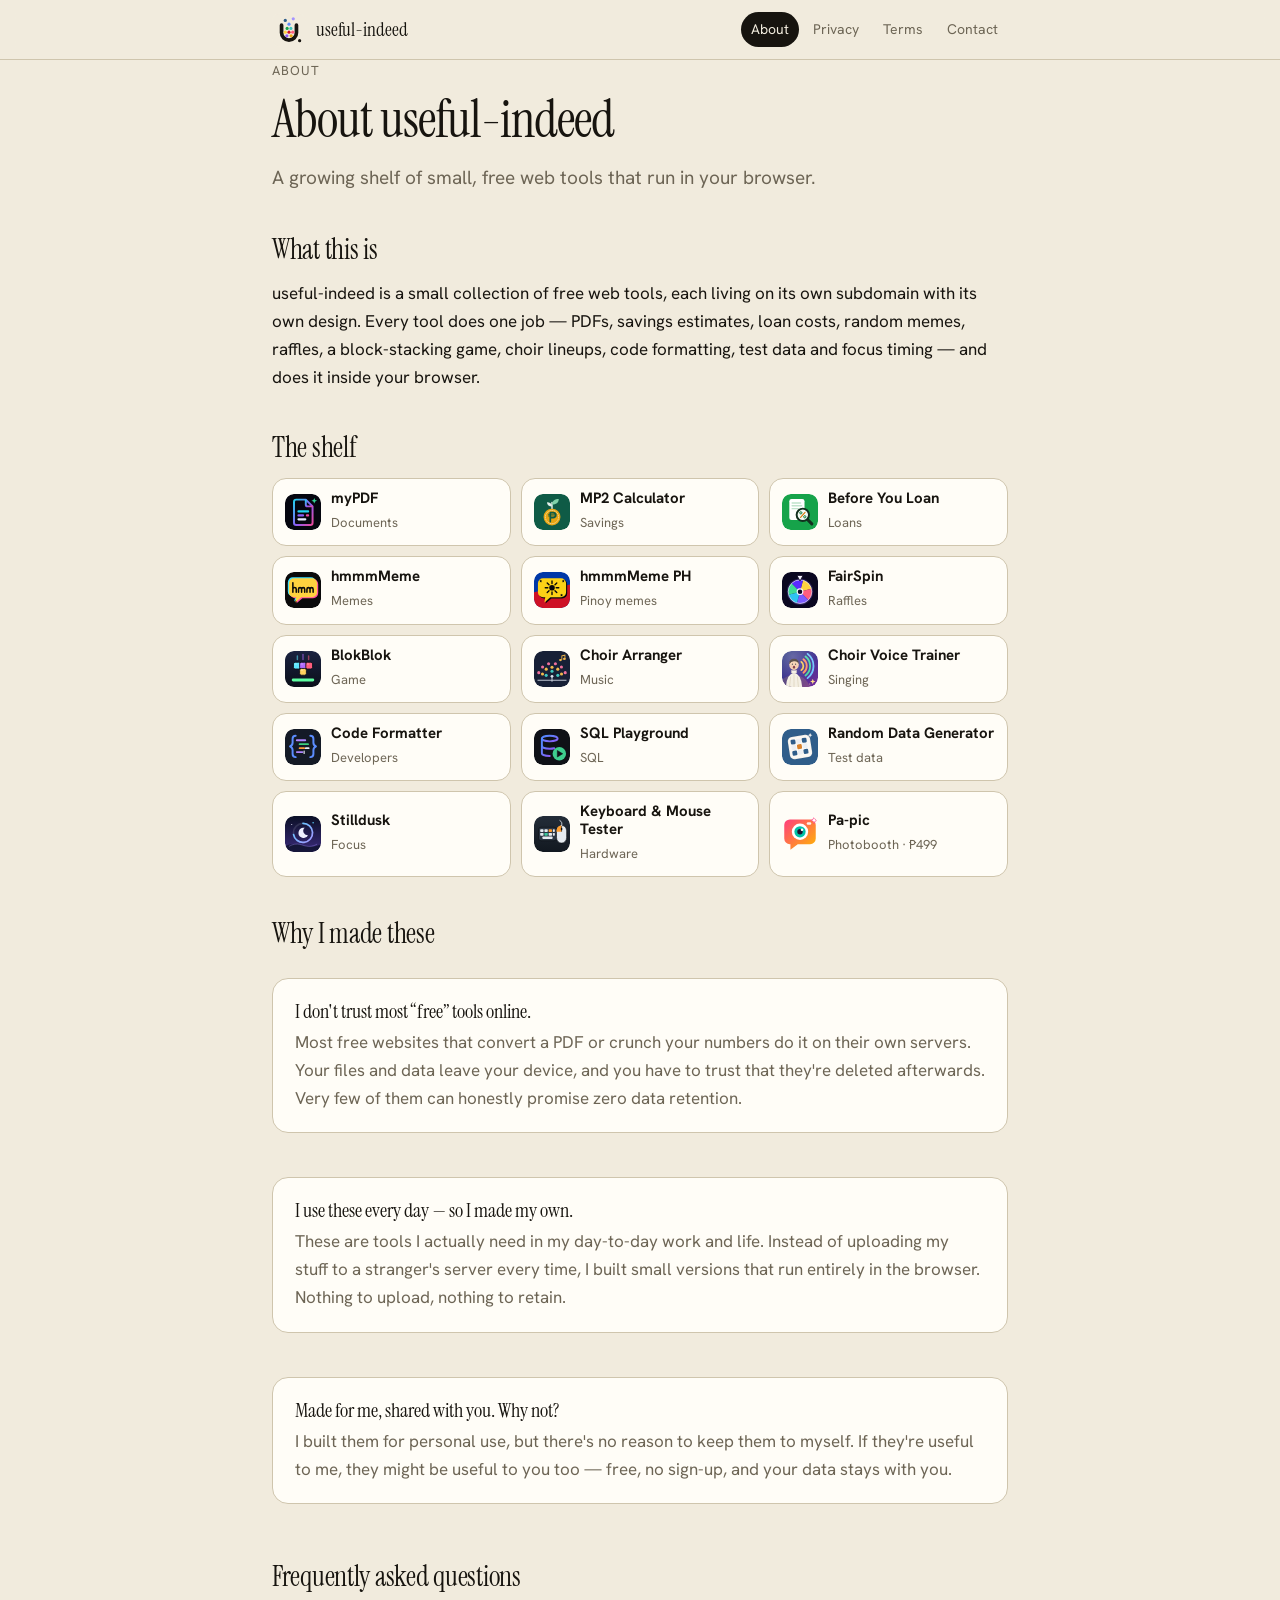
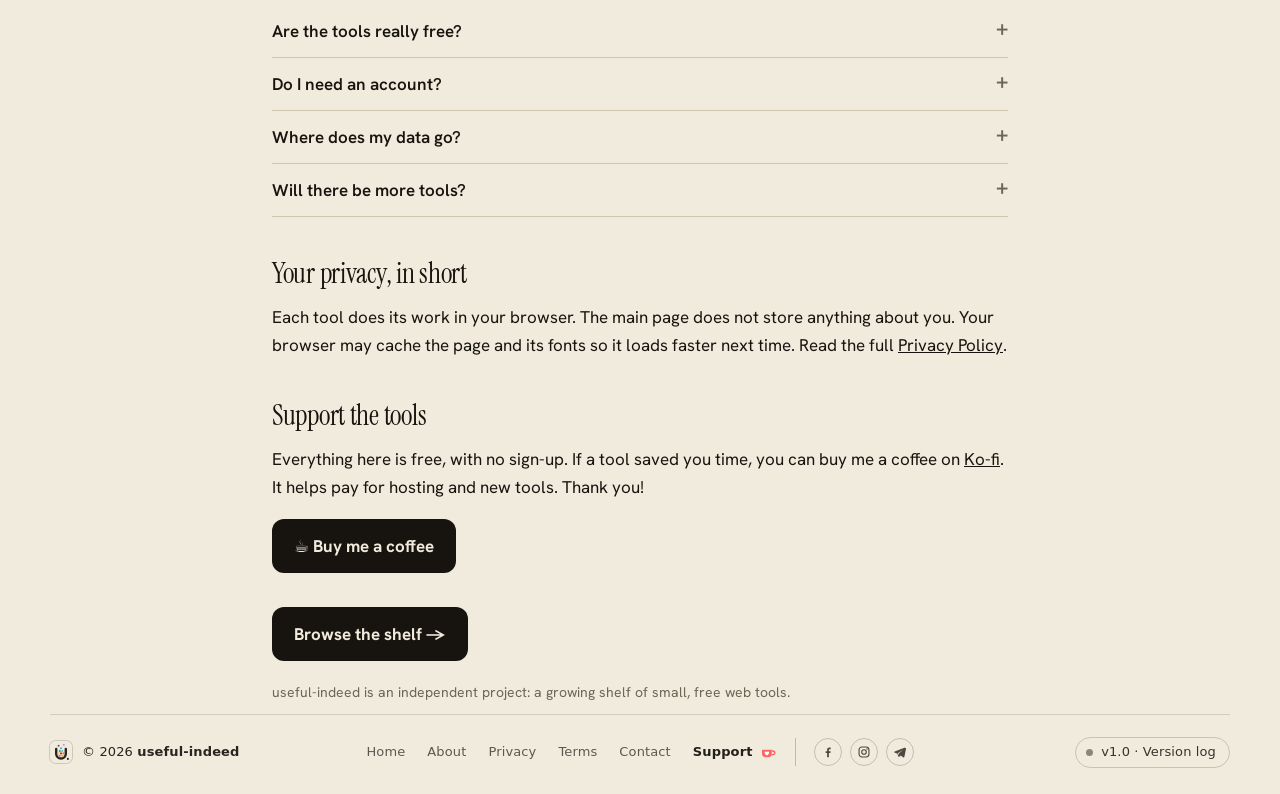
==== commit 903c019d: "Update useful-indeed.com" ====
--- a/about.html
+++ b/about.html
@@ -6,10 +6,17 @@
 <title>About useful-indeed</title>
 <meta name="description" content="A growing shelf of small, free web tools that run in your browser. Learn how it works, how to use it and why it was made.">
 <link rel="canonical" href="https://useful-indeed.com/about.html">
+<meta property="og:site_name" content="useful-indeed">
 <meta property="og:title" content="About useful-indeed">
 <meta property="og:description" content="A growing shelf of small, free web tools that run in your browser. Learn how it works, how to use it and why it was made.">
 <meta property="og:url" content="https://useful-indeed.com/about.html">
 <meta property="og:type" content="website">
+<meta property="og:image" content="https://useful-indeed.com/og.png">
+<meta property="og:image:width" content="1200">
+<meta property="og:image:height" content="630">
+<meta name="twitter:card" content="summary_large_image">
+<script async src="https://www.googletagmanager.com/gtag/js?id=G-9QZY61DZ0G"></script>
+<script>window.dataLayer=window.dataLayer||[];function gtag(){dataLayer.push(arguments);}gtag('js',new Date());gtag('config','G-9QZY61DZ0G');</script>
 <link rel="icon" type="image/svg+xml" href="logos/useful-indeed.svg">
 <link rel="apple-touch-icon" href="logos/useful-indeed.svg">
 <link rel="preconnect" href="https://fonts.googleapis.com"><link rel="preconnect" href="https://fonts.gstatic.com" crossorigin><link href="https://fonts.googleapis.com/css2?family=Instrument+Serif:ital@0;1&family=Hanken+Grotesk:wght@400;600;700&display=swap" rel="stylesheet">
@@ -82,7 +89,7 @@
   <nav class="links" aria-label="Site"><a href="about.html" aria-current="page">About</a><a href="privacy.html">Privacy</a><a href="terms.html">Terms</a><a href="contact.html">Contact</a></nav>
 </div></header>
 <main class="wrap">
-<div class="eyebrow">About</div><h1>About useful-indeed</h1><p class="lead">A growing shelf of small, free web tools that run in your browser.</p><h2>What this is</h2><p>useful-indeed is a small collection of free web tools, each living on its own subdomain with its own design. Every tool does one job — PDFs, savings estimates, loan costs, random memes, raffles, a block-stacking game, choir lineups, code formatting, test data and focus timing — and does it inside your browser.</p><h2>The shelf</h2><div class="tools"><a href="https://mypdf.useful-indeed.com"><img src="logos/mypdf.svg" alt=""><div><b>myPDF</b><span>Documents</span></div></a><a href="https://mp2calculator.useful-indeed.com"><img src="logos/mp2calculator.svg" alt=""><div><b>MP2 Calculator</b><span>Savings</span></div></a><a href="https://beforeyouloan.useful-indeed.com"><img src="logos/beforeyouloan.svg" alt=""><div><b>Before You Loan</b><span>Loans</span></div></a><a href="https://hmmmeme.useful-indeed.com"><img src="logos/hmmmeme.svg" alt=""><div><b>hmmmMeme</b><span>Memes</span></div></a><a href="https://hmmmeme-ph.useful-indeed.com"><img src="logos/hmmmeme-ph.svg" alt=""><div><b>hmmmMeme PH</b><span>Pinoy memes</span></div></a><a href="https://fairspin.useful-indeed.com"><img src="logos/fairspin.svg" alt=""><div><b>FairSpin</b><span>Raffles</span></div></a><a href="https://blokblok.useful-indeed.com"><img src="logos/blokblok.svg" alt=""><div><b>BlokBlok</b><span>Game</span></div></a><a href="https://choirarranger.useful-indeed.com"><img src="logos/choirarranger.svg" alt=""><div><b>Choir Arranger</b><span>Music</span></div></a><a href="https://choirtrainer.useful-indeed.com"><img src="logos/choirtrainer.svg" alt=""><div><b>Choir Voice Trainer</b><span>Singing</span></div></a><a href="https://codeformatter.useful-indeed.com"><img src="logos/codeformatter.svg" alt=""><div><b>Code Formatter</b><span>Developers</span></div></a><a href="https://sqlplayground.useful-indeed.com"><img src="logos/sqlplayground.svg" alt=""><div><b>SQL Playground</b><span>SQL</span></div></a><a href="https://randomdata.useful-indeed.com"><img src="logos/randomdata.svg" alt=""><div><b>Random Data Generator</b><span>Test data</span></div></a><a href="https://stilldusk.useful-indeed.com"><img src="logos/stilldusk.svg" alt=""><div><b>Stilldusk</b><span>Focus</span></div></a><a href="https://keytester.useful-indeed.com"><img src="logos/keytester.svg" alt=""><div><b>Keyboard &amp; Mouse Tester</b><span>Hardware</span></div></a><a href="https://pa-pic.useful-indeed.com"><img src="logos/pa-pic.svg" alt=""><div><b>Pa-pic</b><span>Photobooth · ₱999</span></div></a></div><h2>Why I made these</h2><div class="why"><div class="card"><b>I don&#x27;t trust most “free” tools online.</b><p>Most free websites that convert a PDF or crunch your numbers do it on their own servers. Your files and data leave your device, and you have to trust that they&#x27;re deleted afterwards. Very few of them can honestly promise zero data retention.</p></div><div class="card"><b>I use these every day — so I made my own.</b><p>These are tools I actually need in my day-to-day work and life. Instead of uploading my stuff to a stranger&#x27;s server every time, I built small versions that run entirely in the browser. Nothing to upload, nothing to retain.</p></div><div class="card"><b>Made for me, shared with you. Why not?</b><p>I built them for personal use, but there&#x27;s no reason to keep them to myself. If they&#x27;re useful to me, they might be useful to you too — free, no sign-up, and your data stays with you.</p></div></div><h2>Frequently asked questions</h2><details><summary>Are the tools really free?</summary><p>Yes. There are no paywalls, trials or premium plans. The site may show ads to help cover costs, but every tool stays free to use.</p></details><details><summary>Do I need an account?</summary><p>No. None of the tools ask you to sign up or log in.</p></details><details><summary>Where does my data go?</summary><p>In almost every case, nowhere. The tools do their work with JavaScript inside your browser tab. Files you open are read on your device and are not uploaded. Each tool&#x27;s privacy page lists the few exceptions, such as loading memes from a public meme service.</p></details><details><summary>Will there be more tools?</summary><p>Yes. The shelf grows whenever a small problem deserves a small tool.</p></details><h2>Your privacy, in short</h2><p>Each tool does its work in your browser. The main page does not store anything about you. Your browser may cache the page and its fonts so it loads faster next time. Read the full <a href="privacy.html">Privacy Policy</a>.</p><h2>Support the tools</h2><p>Everything here is free, with no sign-up. If a tool saved you time, you can buy me a coffee on <a href="https://ko-fi.com/usefulindeed" target="_blank" rel="noopener">Ko-fi</a>. It helps pay for hosting and new tools. Thank you!</p><p><a class="btn" href="https://ko-fi.com/usefulindeed" target="_blank" rel="noopener">&#9749; Buy me a coffee</a></p><p style="margin-top:26px"><a class="btn" href="./">Browse the shelf →</a></p><p class="muted small" style="margin-top:20px">useful-indeed is an independent project: a growing shelf of small, free web tools.</p>
+<div class="eyebrow">About</div><h1>About useful-indeed</h1><p class="lead">A growing shelf of small, free web tools that run in your browser.</p><h2>What this is</h2><p>useful-indeed is a small collection of free web tools, each living on its own subdomain with its own design. Every tool does one job — PDFs, savings estimates, loan costs, random memes, raffles, a block-stacking game, choir lineups, code formatting, test data and focus timing — and does it inside your browser.</p><h2>The shelf</h2><div class="tools"><a href="https://mypdf.useful-indeed.com"><img src="logos/mypdf.svg" alt=""><div><b>myPDF</b><span>Documents</span></div></a><a href="https://mp2calculator.useful-indeed.com"><img src="logos/mp2calculator.svg" alt=""><div><b>MP2 Calculator</b><span>Savings</span></div></a><a href="https://beforeyouloan.useful-indeed.com"><img src="logos/beforeyouloan.svg" alt=""><div><b>Before You Loan</b><span>Loans</span></div></a><a href="https://hmmmeme.useful-indeed.com"><img src="logos/hmmmeme.svg" alt=""><div><b>hmmmMeme</b><span>Memes</span></div></a><a href="https://hmmmeme-ph.useful-indeed.com"><img src="logos/hmmmeme-ph.svg" alt=""><div><b>hmmmMeme PH</b><span>Pinoy memes</span></div></a><a href="https://fairspin.useful-indeed.com"><img src="logos/fairspin.svg" alt=""><div><b>FairSpin</b><span>Raffles</span></div></a><a href="https://blokblok.useful-indeed.com"><img src="logos/blokblok.svg" alt=""><div><b>BlokBlok</b><span>Game</span></div></a><a href="https://choirarranger.useful-indeed.com"><img src="logos/choirarranger.svg" alt=""><div><b>Choir Arranger</b><span>Music</span></div></a><a href="https://choirtrainer.useful-indeed.com"><img src="logos/choirtrainer.svg" alt=""><div><b>Choir Voice Trainer</b><span>Singing</span></div></a><a href="https://codeformatter.useful-indeed.com"><img src="logos/codeformatter.svg" alt=""><div><b>Code Formatter</b><span>Developers</span></div></a><a href="https://sqlplayground.useful-indeed.com"><img src="logos/sqlplayground.svg" alt=""><div><b>SQL Playground</b><span>SQL</span></div></a><a href="https://randomdata.useful-indeed.com"><img src="logos/randomdata.svg" alt=""><div><b>Random Data Generator</b><span>Test data</span></div></a><a href="https://stilldusk.useful-indeed.com"><img src="logos/stilldusk.svg" alt=""><div><b>Stilldusk</b><span>Focus</span></div></a><a href="https://keytester.useful-indeed.com"><img src="logos/keytester.svg" alt=""><div><b>Keyboard &amp; Mouse Tester</b><span>Hardware</span></div></a><a href="https://pa-pic.useful-indeed.com"><img src="logos/pa-pic.svg" alt=""><div><b>Pa-pic</b><span>Photobooth · ₱499</span></div></a></div><h2>Why I made these</h2><div class="why"><div class="card"><b>I don&#x27;t trust most “free” tools online.</b><p>Most free websites that convert a PDF or crunch your numbers do it on their own servers. Your files and data leave your device, and you have to trust that they&#x27;re deleted afterwards. Very few of them can honestly promise zero data retention.</p></div><div class="card"><b>I use these every day — so I made my own.</b><p>These are tools I actually need in my day-to-day work and life. Instead of uploading my stuff to a stranger&#x27;s server every time, I built small versions that run entirely in the browser. Nothing to upload, nothing to retain.</p></div><div class="card"><b>Made for me, shared with you. Why not?</b><p>I built them for personal use, but there&#x27;s no reason to keep them to myself. If they&#x27;re useful to me, they might be useful to you too — free, no sign-up, and your data stays with you.</p></div></div><h2>Frequently asked questions</h2><details><summary>Are the tools really free?</summary><p>Yes. There are no paywalls, trials or premium plans. The site may show ads to help cover costs, but every tool stays free to use.</p></details><details><summary>Do I need an account?</summary><p>No. None of the tools ask you to sign up or log in.</p></details><details><summary>Where does my data go?</summary><p>In almost every case, nowhere. The tools do their work with JavaScript inside your browser tab. Files you open are read on your device and are not uploaded. Each tool&#x27;s privacy page lists the few exceptions, such as loading memes from a public meme service.</p></details><details><summary>Will there be more tools?</summary><p>Yes. The shelf grows whenever a small problem deserves a small tool.</p></details><h2>Your privacy, in short</h2><p>Each tool does its work in your browser. The main page does not store anything about you. Your browser may cache the page and its fonts so it loads faster next time. Read the full <a href="privacy.html">Privacy Policy</a>.</p><h2>Support the tools</h2><p>Everything here is free, with no sign-up. If a tool saved you time, you can buy me a coffee on <a href="https://ko-fi.com/usefulindeed" target="_blank" rel="noopener">Ko-fi</a>. It helps pay for hosting and new tools. Thank you!</p><p><a class="btn" href="https://ko-fi.com/usefulindeed" target="_blank" rel="noopener">&#9749; Buy me a coffee</a></p><p style="margin-top:26px"><a class="btn" href="./">Browse the shelf →</a></p><p class="muted small" style="margin-top:20px">useful-indeed is an independent project: a growing shelf of small, free web tools.</p>
 </main>
 <footer class="ui-foot">
   <div class="ui-foot-in">
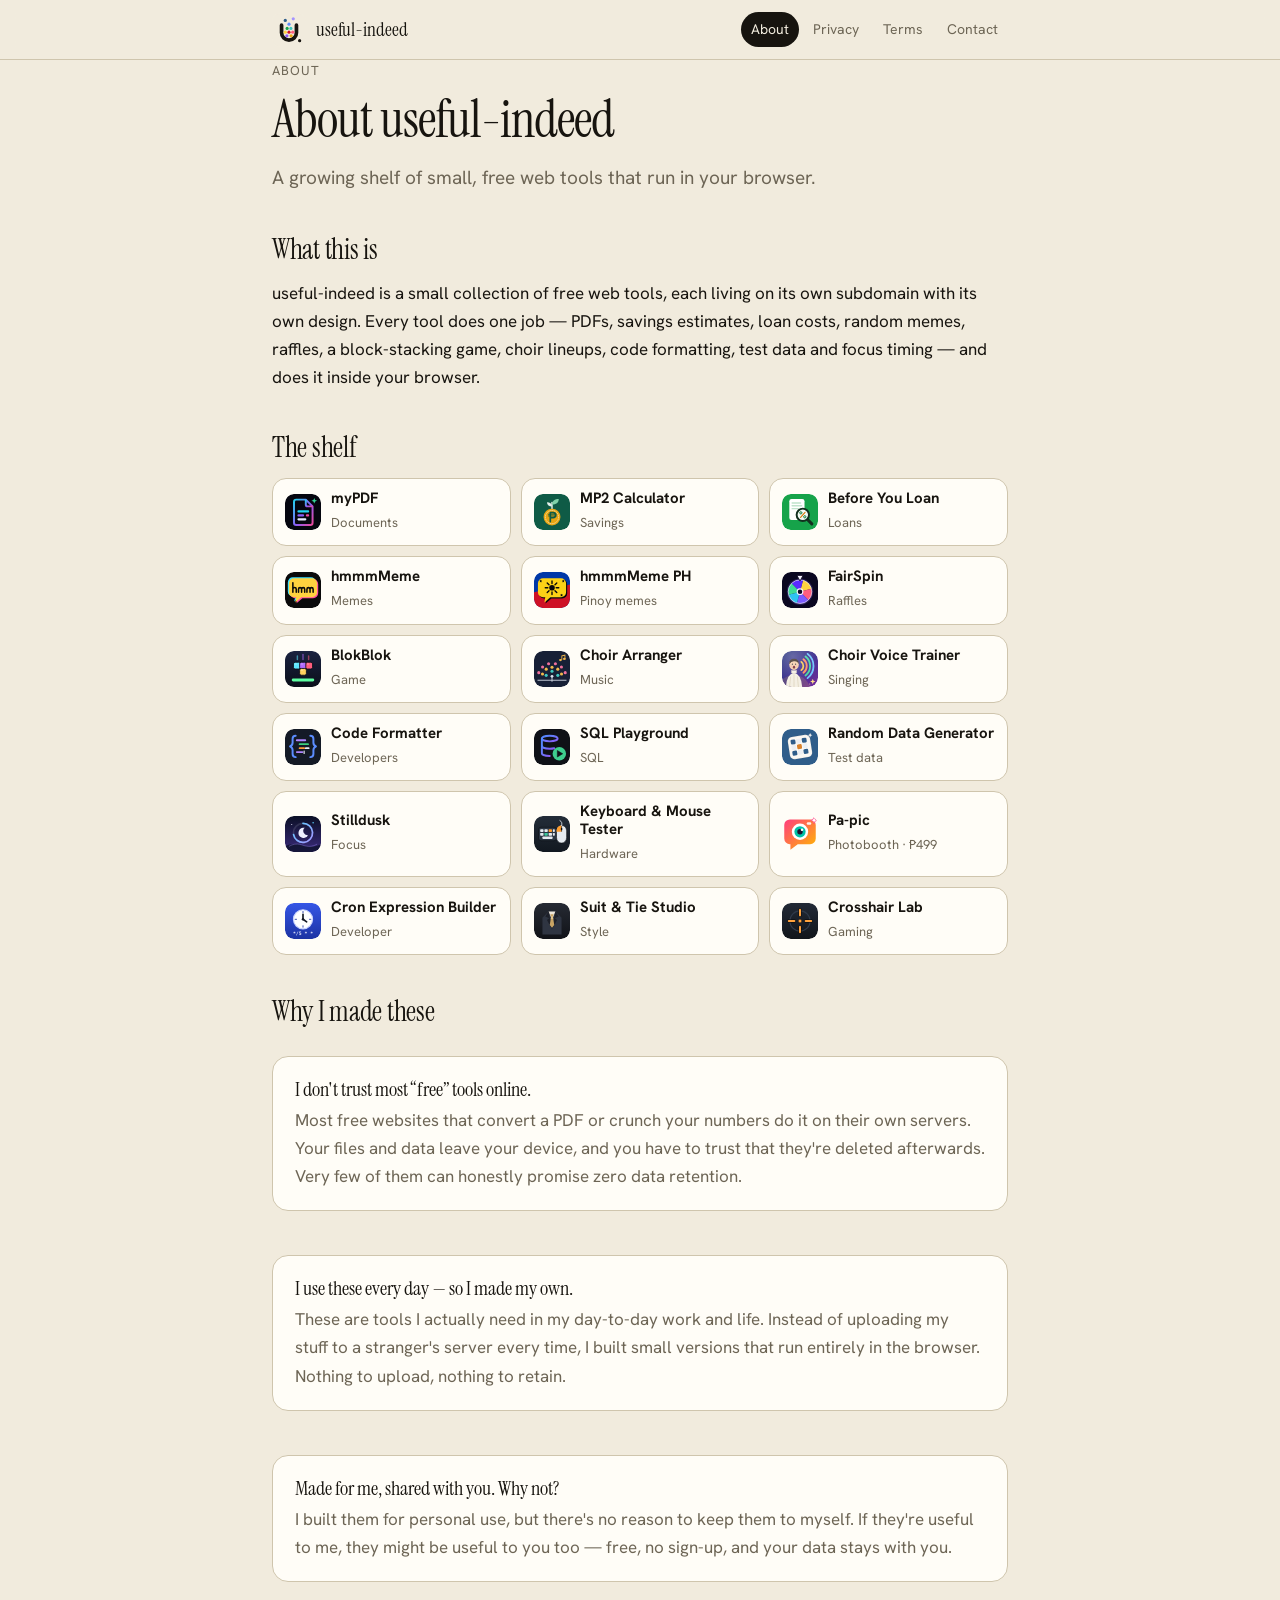
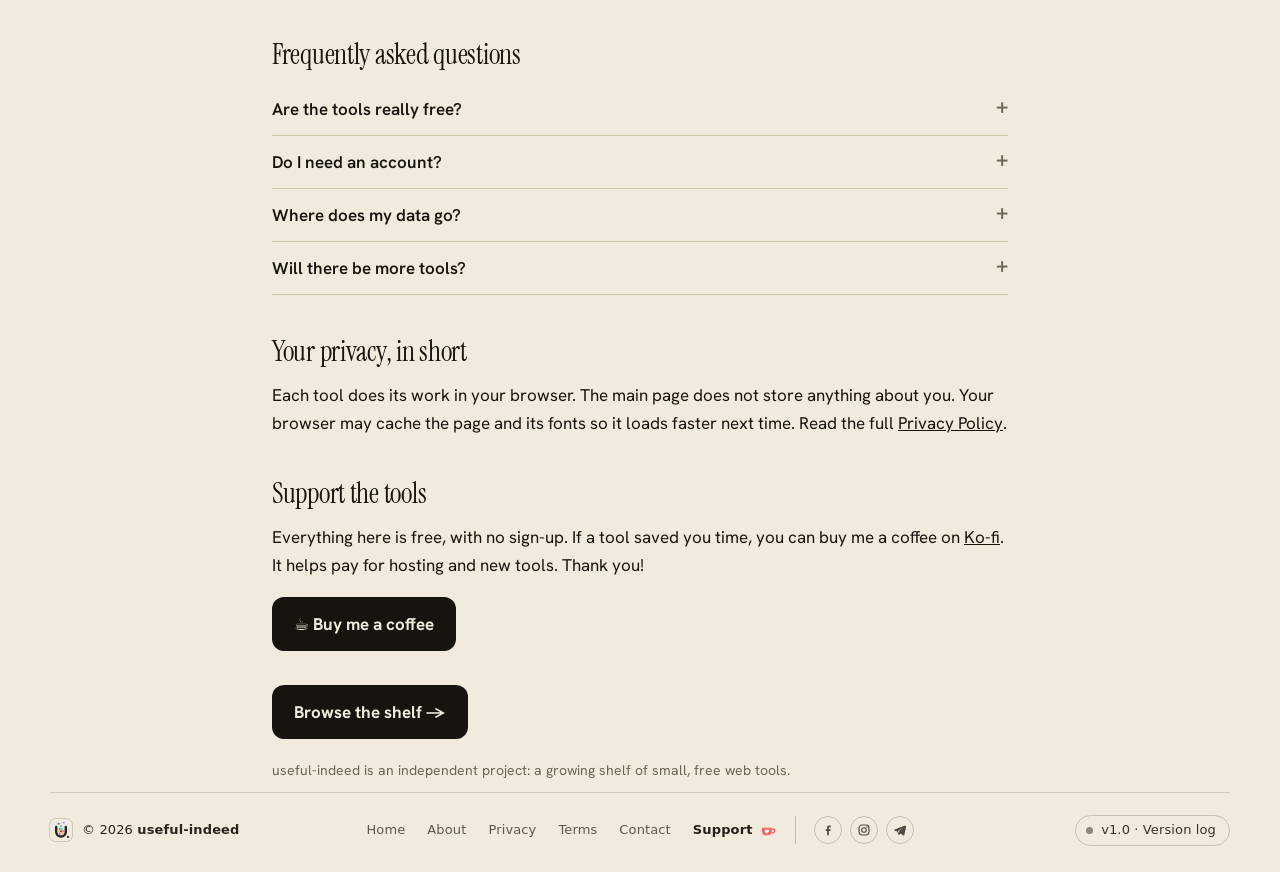
==== commit 63a155b2: "Update useful-indeed.com" ====
--- a/about.html
+++ b/about.html
@@ -80,8 +80,7 @@
 .tools span{font-size:13px;color:var(--muted)}
 @media (max-width:560px){body{font-size:16px} main{padding-top:32px} nav.links{width:100%} nav.links a{padding:6px 9px}}
 </style>
-<script async src="https://pagead2.googlesyndication.com/pagead/js/adsbygoogle.js?client=ca-pub-4427223480429053"
-     crossorigin="anonymous"></script>
+<meta name="google-adsense-account" content="ca-pub-4427223480429053">
 </head>
 <body>
 <header class="top"><div class="wrap">
@@ -89,7 +88,7 @@
   <nav class="links" aria-label="Site"><a href="about.html" aria-current="page">About</a><a href="privacy.html">Privacy</a><a href="terms.html">Terms</a><a href="contact.html">Contact</a></nav>
 </div></header>
 <main class="wrap">
-<div class="eyebrow">About</div><h1>About useful-indeed</h1><p class="lead">A growing shelf of small, free web tools that run in your browser.</p><h2>What this is</h2><p>useful-indeed is a small collection of free web tools, each living on its own subdomain with its own design. Every tool does one job — PDFs, savings estimates, loan costs, random memes, raffles, a block-stacking game, choir lineups, code formatting, test data and focus timing — and does it inside your browser.</p><h2>The shelf</h2><div class="tools"><a href="https://mypdf.useful-indeed.com"><img src="logos/mypdf.svg" alt=""><div><b>myPDF</b><span>Documents</span></div></a><a href="https://mp2calculator.useful-indeed.com"><img src="logos/mp2calculator.svg" alt=""><div><b>MP2 Calculator</b><span>Savings</span></div></a><a href="https://beforeyouloan.useful-indeed.com"><img src="logos/beforeyouloan.svg" alt=""><div><b>Before You Loan</b><span>Loans</span></div></a><a href="https://hmmmeme.useful-indeed.com"><img src="logos/hmmmeme.svg" alt=""><div><b>hmmmMeme</b><span>Memes</span></div></a><a href="https://hmmmeme-ph.useful-indeed.com"><img src="logos/hmmmeme-ph.svg" alt=""><div><b>hmmmMeme PH</b><span>Pinoy memes</span></div></a><a href="https://fairspin.useful-indeed.com"><img src="logos/fairspin.svg" alt=""><div><b>FairSpin</b><span>Raffles</span></div></a><a href="https://blokblok.useful-indeed.com"><img src="logos/blokblok.svg" alt=""><div><b>BlokBlok</b><span>Game</span></div></a><a href="https://choirarranger.useful-indeed.com"><img src="logos/choirarranger.svg" alt=""><div><b>Choir Arranger</b><span>Music</span></div></a><a href="https://choirtrainer.useful-indeed.com"><img src="logos/choirtrainer.svg" alt=""><div><b>Choir Voice Trainer</b><span>Singing</span></div></a><a href="https://codeformatter.useful-indeed.com"><img src="logos/codeformatter.svg" alt=""><div><b>Code Formatter</b><span>Developers</span></div></a><a href="https://sqlplayground.useful-indeed.com"><img src="logos/sqlplayground.svg" alt=""><div><b>SQL Playground</b><span>SQL</span></div></a><a href="https://randomdata.useful-indeed.com"><img src="logos/randomdata.svg" alt=""><div><b>Random Data Generator</b><span>Test data</span></div></a><a href="https://stilldusk.useful-indeed.com"><img src="logos/stilldusk.svg" alt=""><div><b>Stilldusk</b><span>Focus</span></div></a><a href="https://keytester.useful-indeed.com"><img src="logos/keytester.svg" alt=""><div><b>Keyboard &amp; Mouse Tester</b><span>Hardware</span></div></a><a href="https://pa-pic.useful-indeed.com"><img src="logos/pa-pic.svg" alt=""><div><b>Pa-pic</b><span>Photobooth · ₱499</span></div></a></div><h2>Why I made these</h2><div class="why"><div class="card"><b>I don&#x27;t trust most “free” tools online.</b><p>Most free websites that convert a PDF or crunch your numbers do it on their own servers. Your files and data leave your device, and you have to trust that they&#x27;re deleted afterwards. Very few of them can honestly promise zero data retention.</p></div><div class="card"><b>I use these every day — so I made my own.</b><p>These are tools I actually need in my day-to-day work and life. Instead of uploading my stuff to a stranger&#x27;s server every time, I built small versions that run entirely in the browser. Nothing to upload, nothing to retain.</p></div><div class="card"><b>Made for me, shared with you. Why not?</b><p>I built them for personal use, but there&#x27;s no reason to keep them to myself. If they&#x27;re useful to me, they might be useful to you too — free, no sign-up, and your data stays with you.</p></div></div><h2>Frequently asked questions</h2><details><summary>Are the tools really free?</summary><p>Yes. There are no paywalls, trials or premium plans. The site may show ads to help cover costs, but every tool stays free to use.</p></details><details><summary>Do I need an account?</summary><p>No. None of the tools ask you to sign up or log in.</p></details><details><summary>Where does my data go?</summary><p>In almost every case, nowhere. The tools do their work with JavaScript inside your browser tab. Files you open are read on your device and are not uploaded. Each tool&#x27;s privacy page lists the few exceptions, such as loading memes from a public meme service.</p></details><details><summary>Will there be more tools?</summary><p>Yes. The shelf grows whenever a small problem deserves a small tool.</p></details><h2>Your privacy, in short</h2><p>Each tool does its work in your browser. The main page does not store anything about you. Your browser may cache the page and its fonts so it loads faster next time. Read the full <a href="privacy.html">Privacy Policy</a>.</p><h2>Support the tools</h2><p>Everything here is free, with no sign-up. If a tool saved you time, you can buy me a coffee on <a href="https://ko-fi.com/usefulindeed" target="_blank" rel="noopener">Ko-fi</a>. It helps pay for hosting and new tools. Thank you!</p><p><a class="btn" href="https://ko-fi.com/usefulindeed" target="_blank" rel="noopener">&#9749; Buy me a coffee</a></p><p style="margin-top:26px"><a class="btn" href="./">Browse the shelf →</a></p><p class="muted small" style="margin-top:20px">useful-indeed is an independent project: a growing shelf of small, free web tools.</p>
+<div class="eyebrow">About</div><h1>About useful-indeed</h1><p class="lead">A growing shelf of small, free web tools that run in your browser.</p><h2>What this is</h2><p>useful-indeed is a small collection of free web tools, each living on its own subdomain with its own design. Every tool does one job — PDFs, savings estimates, loan costs, random memes, raffles, a block-stacking game, choir lineups, code formatting, test data and focus timing — and does it inside your browser.</p><h2>The shelf</h2><div class="tools"><a href="https://mypdf.useful-indeed.com"><img src="logos/mypdf.svg" alt=""><div><b>myPDF</b><span>Documents</span></div></a><a href="https://mp2calculator.useful-indeed.com"><img src="logos/mp2calculator.svg" alt=""><div><b>MP2 Calculator</b><span>Savings</span></div></a><a href="https://beforeyouloan.useful-indeed.com"><img src="logos/beforeyouloan.svg" alt=""><div><b>Before You Loan</b><span>Loans</span></div></a><a href="https://hmmmeme.useful-indeed.com"><img src="logos/hmmmeme.svg" alt=""><div><b>hmmmMeme</b><span>Memes</span></div></a><a href="https://hmmmeme-ph.useful-indeed.com"><img src="logos/hmmmeme-ph.svg" alt=""><div><b>hmmmMeme PH</b><span>Pinoy memes</span></div></a><a href="https://fairspin.useful-indeed.com"><img src="logos/fairspin.svg" alt=""><div><b>FairSpin</b><span>Raffles</span></div></a><a href="https://blokblok.useful-indeed.com"><img src="logos/blokblok.svg" alt=""><div><b>BlokBlok</b><span>Game</span></div></a><a href="https://choirarranger.useful-indeed.com"><img src="logos/choirarranger.svg" alt=""><div><b>Choir Arranger</b><span>Music</span></div></a><a href="https://choirtrainer.useful-indeed.com"><img src="logos/choirtrainer.svg" alt=""><div><b>Choir Voice Trainer</b><span>Singing</span></div></a><a href="https://codeformatter.useful-indeed.com"><img src="logos/codeformatter.svg" alt=""><div><b>Code Formatter</b><span>Developers</span></div></a><a href="https://sqlplayground.useful-indeed.com"><img src="logos/sqlplayground.svg" alt=""><div><b>SQL Playground</b><span>SQL</span></div></a><a href="https://randomdata.useful-indeed.com"><img src="logos/randomdata.svg" alt=""><div><b>Random Data Generator</b><span>Test data</span></div></a><a href="https://stilldusk.useful-indeed.com"><img src="logos/stilldusk.svg" alt=""><div><b>Stilldusk</b><span>Focus</span></div></a><a href="https://keytester.useful-indeed.com"><img src="logos/keytester.svg" alt=""><div><b>Keyboard &amp; Mouse Tester</b><span>Hardware</span></div></a><a href="https://pa-pic.useful-indeed.com"><img src="logos/pa-pic.svg" alt=""><div><b>Pa-pic</b><span>Photobooth · ₱499</span></div></a><a href="https://cronbuilder.useful-indeed.com"><img src="logos/cronbuilder.svg" alt=""><div><b>Cron Expression Builder</b><span>Developer</span></div></a><a href="https://suitstudio.useful-indeed.com"><img src="logos/suitstudio.svg" alt=""><div><b>Suit &amp; Tie Studio</b><span>Style</span></div></a><a href="https://crosshairlab.useful-indeed.com"><img src="logos/crosshairlab.svg" alt=""><div><b>Crosshair Lab</b><span>Gaming</span></div></a></div><h2>Why I made these</h2><div class="why"><div class="card"><b>I don&#x27;t trust most “free” tools online.</b><p>Most free websites that convert a PDF or crunch your numbers do it on their own servers. Your files and data leave your device, and you have to trust that they&#x27;re deleted afterwards. Very few of them can honestly promise zero data retention.</p></div><div class="card"><b>I use these every day — so I made my own.</b><p>These are tools I actually need in my day-to-day work and life. Instead of uploading my stuff to a stranger&#x27;s server every time, I built small versions that run entirely in the browser. Nothing to upload, nothing to retain.</p></div><div class="card"><b>Made for me, shared with you. Why not?</b><p>I built them for personal use, but there&#x27;s no reason to keep them to myself. If they&#x27;re useful to me, they might be useful to you too — free, no sign-up, and your data stays with you.</p></div></div><h2>Frequently asked questions</h2><details><summary>Are the tools really free?</summary><p>Yes. There are no paywalls, trials or premium plans. The site may show ads to help cover costs, but every tool stays free to use.</p></details><details><summary>Do I need an account?</summary><p>No. None of the tools ask you to sign up or log in.</p></details><details><summary>Where does my data go?</summary><p>In almost every case, nowhere. The tools do their work with JavaScript inside your browser tab. Files you open are read on your device and are not uploaded. Each tool&#x27;s privacy page lists the few exceptions, such as loading memes from a public meme service.</p></details><details><summary>Will there be more tools?</summary><p>Yes. The shelf grows whenever a small problem deserves a small tool.</p></details><h2>Your privacy, in short</h2><p>Each tool does its work in your browser. The main page does not store anything about you. Your browser may cache the page and its fonts so it loads faster next time. Read the full <a href="privacy.html">Privacy Policy</a>.</p><h2>Support the tools</h2><p>Everything here is free, with no sign-up. If a tool saved you time, you can buy me a coffee on <a href="https://ko-fi.com/usefulindeed" target="_blank" rel="noopener">Ko-fi</a>. It helps pay for hosting and new tools. Thank you!</p><p><a class="btn" href="https://ko-fi.com/usefulindeed" target="_blank" rel="noopener">&#9749; Buy me a coffee</a></p><p style="margin-top:26px"><a class="btn" href="./">Browse the shelf →</a></p><p class="muted small" style="margin-top:20px">useful-indeed is an independent project: a growing shelf of small, free web tools.</p>
 </main>
 <footer class="ui-foot">
   <div class="ui-foot-in">
